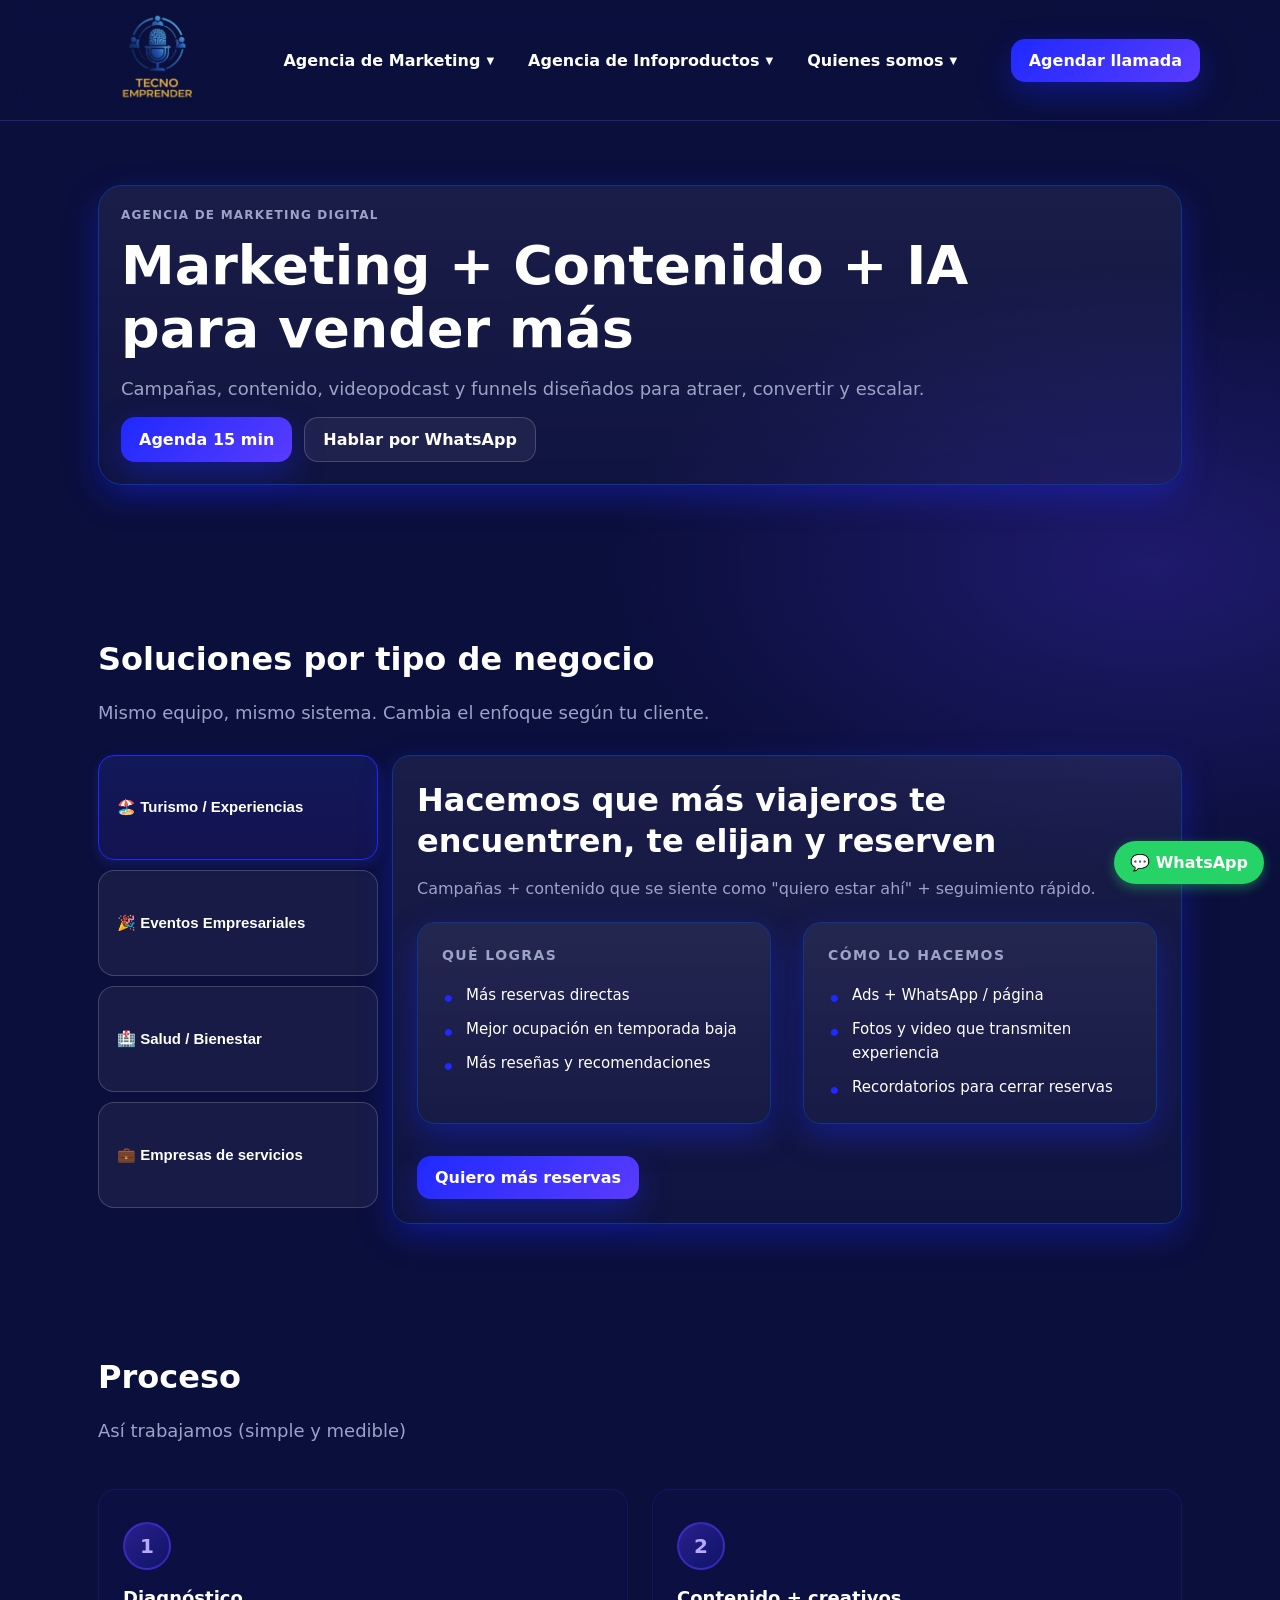
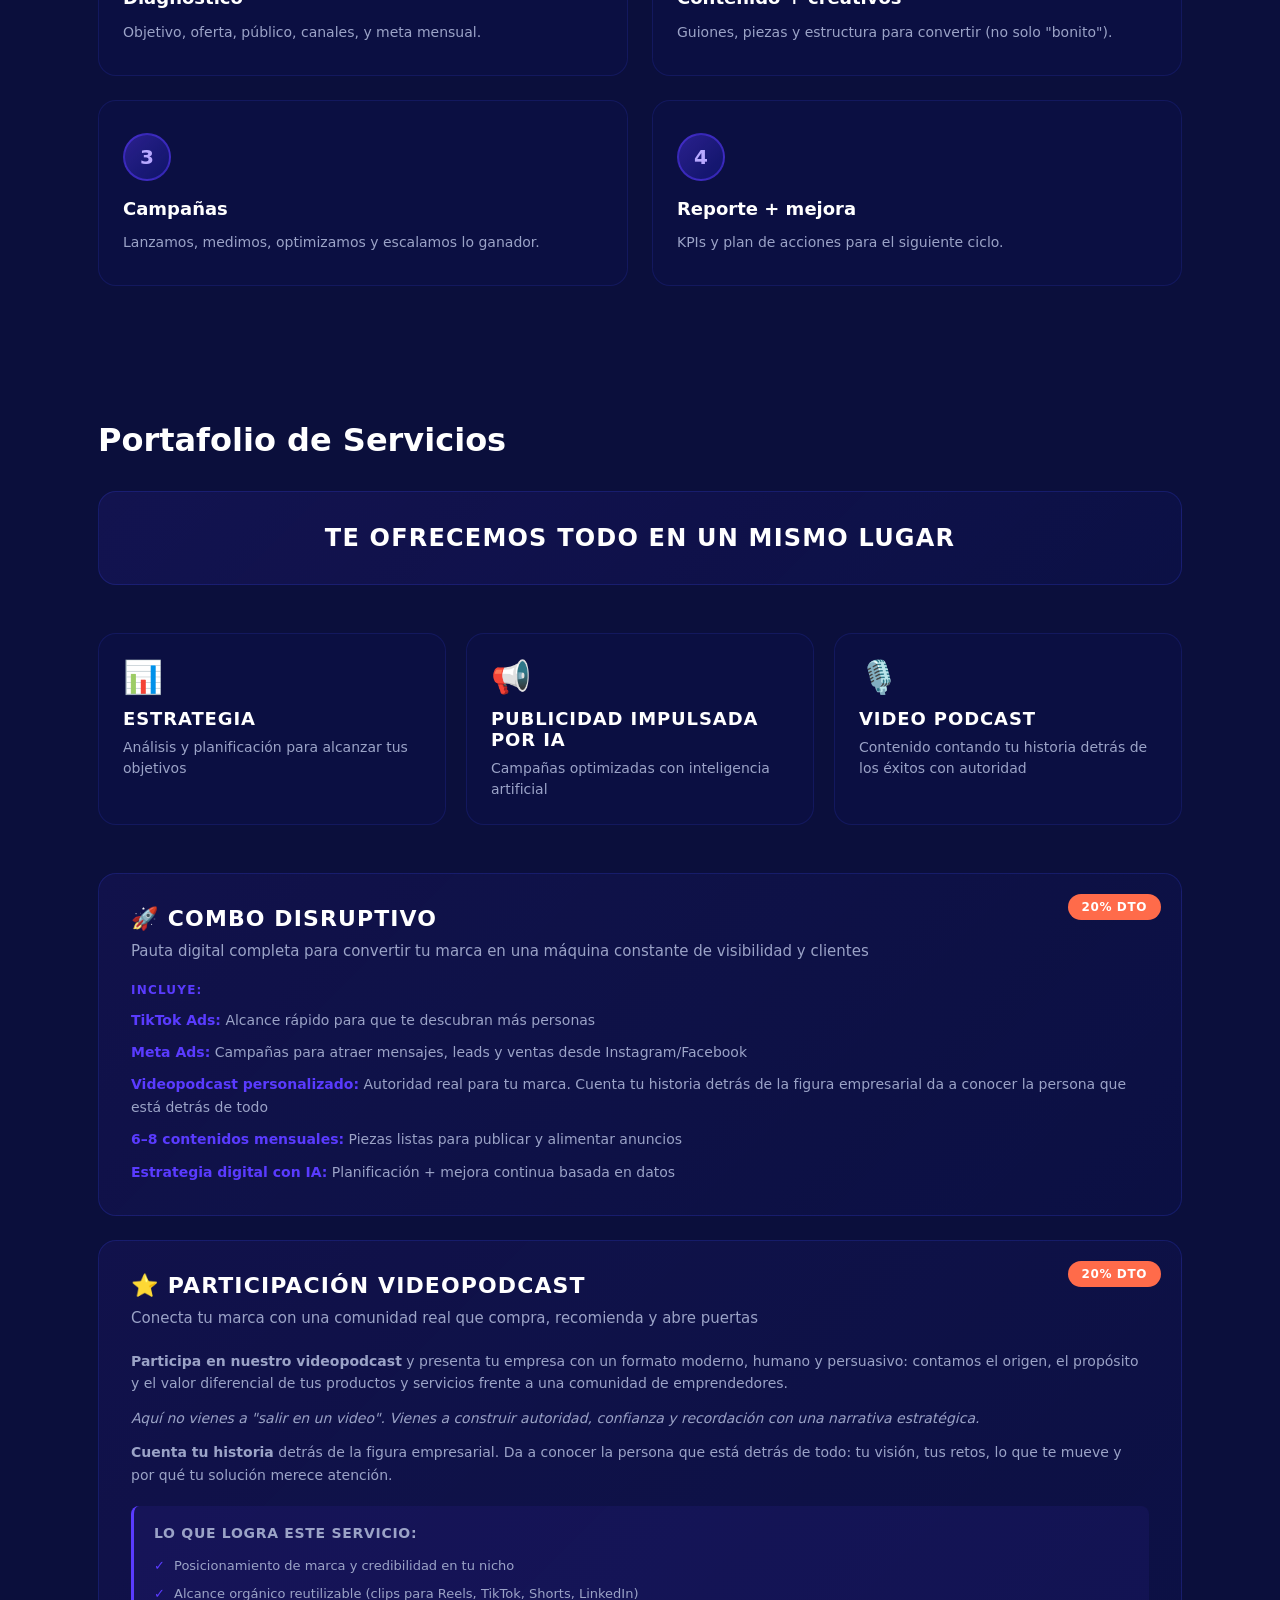
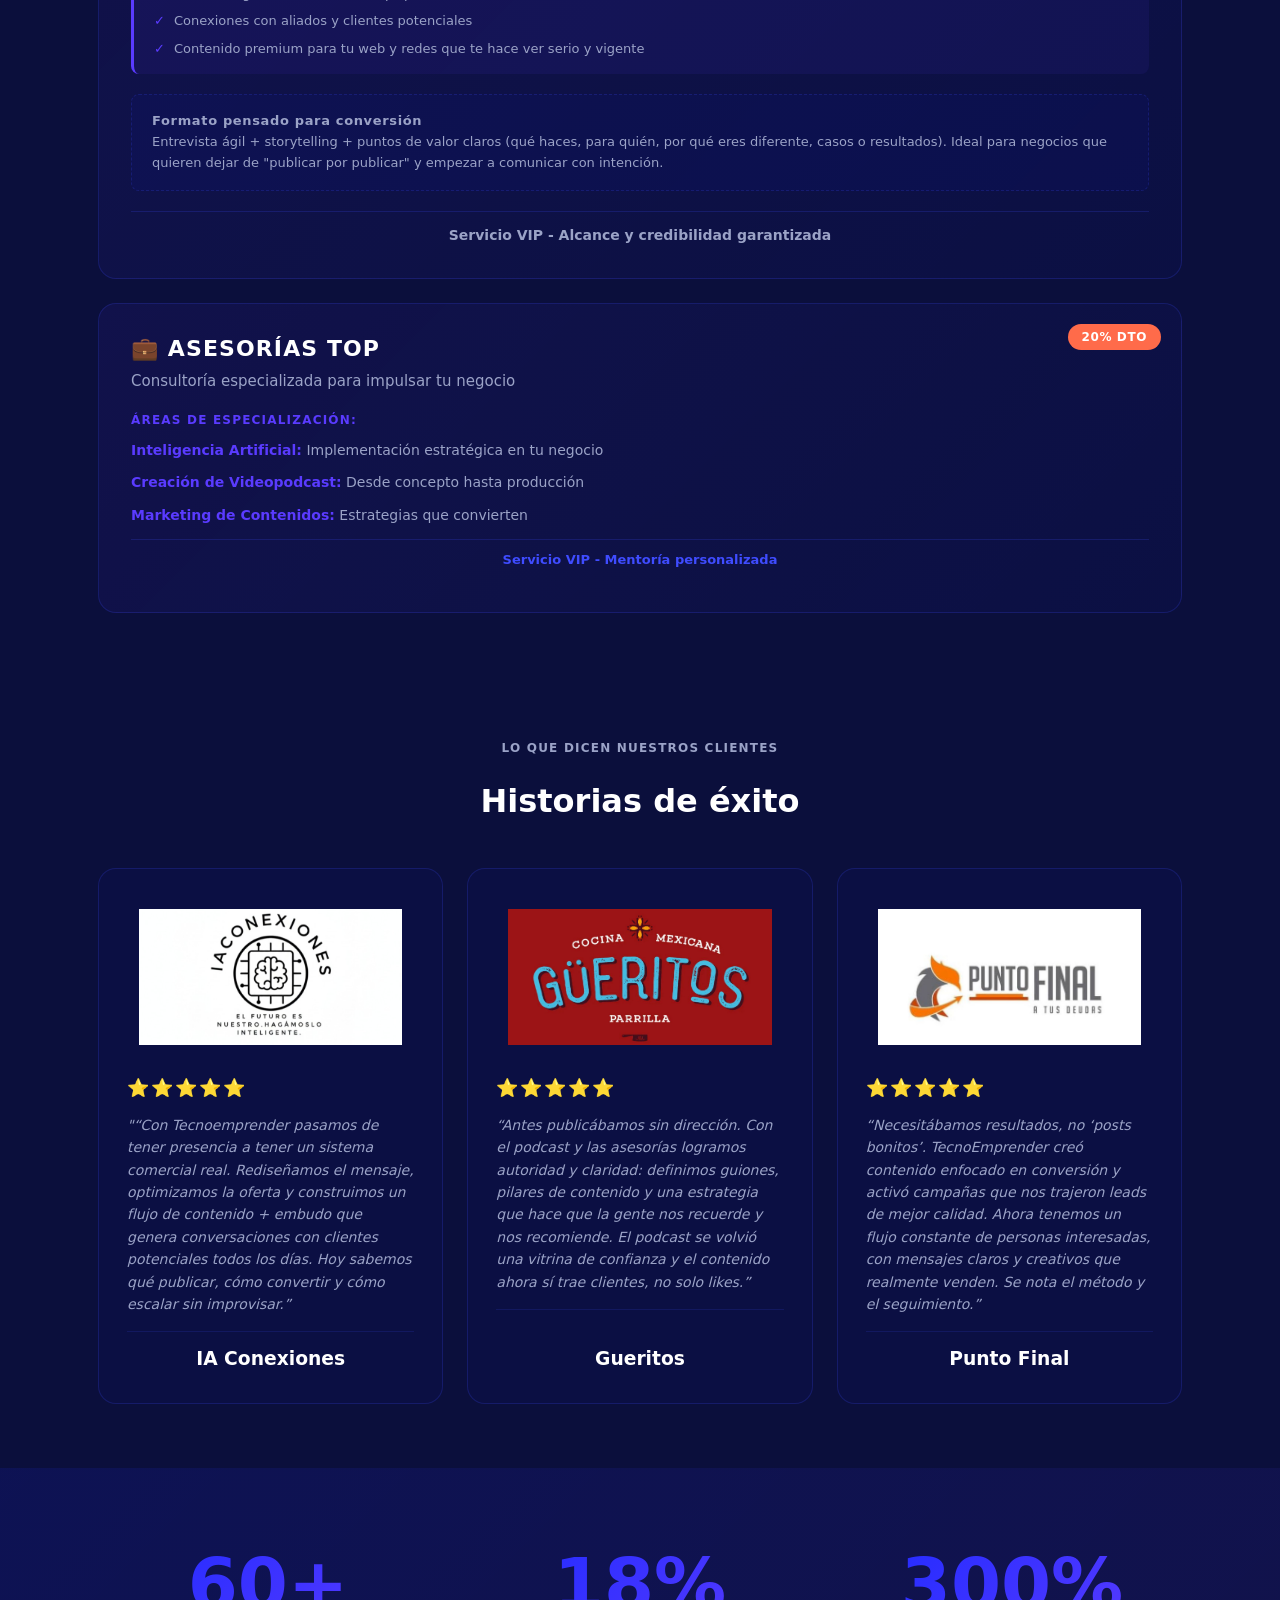
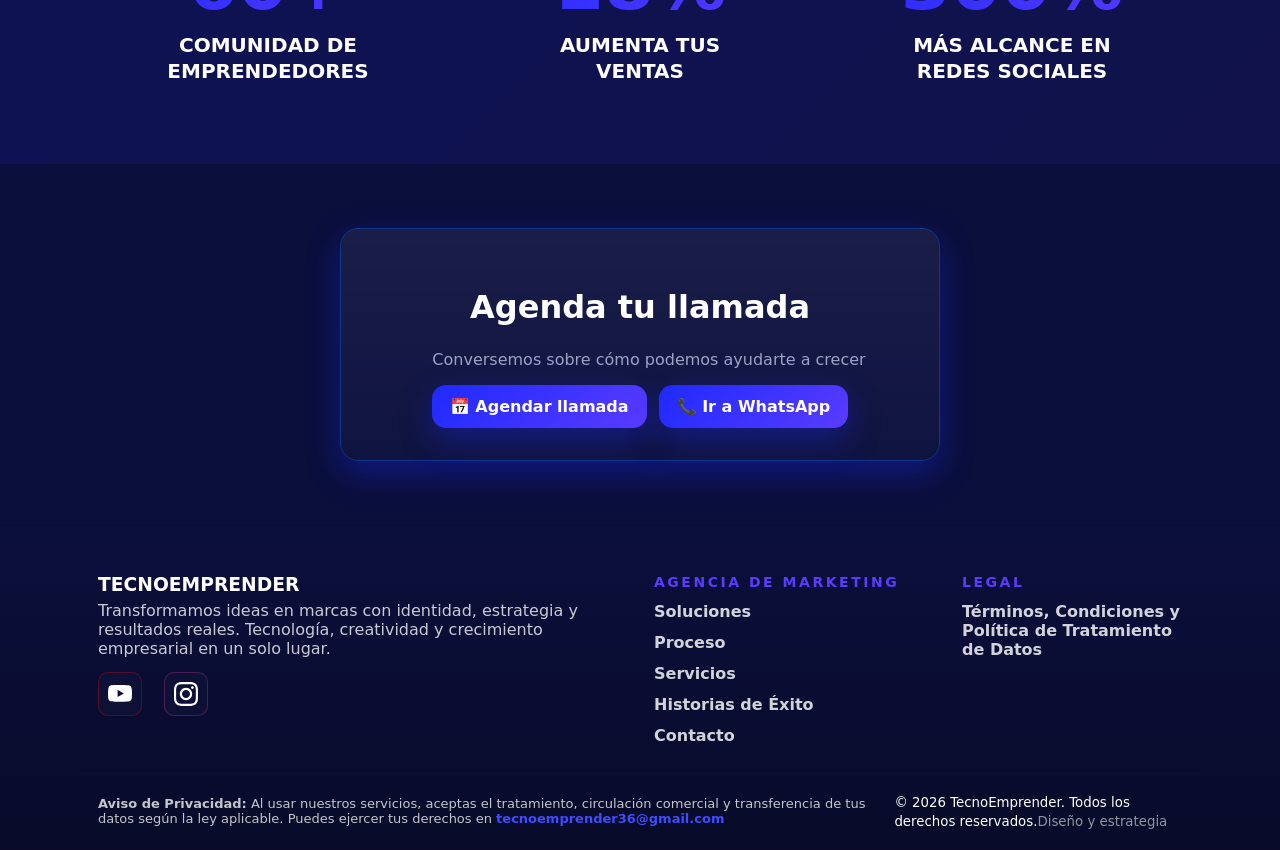
==== index.html @ df761818 "Pagina 1" ====
<!doctype html>
<html lang="es">

<head>
  <meta charset="utf-8">
  <meta name="viewport" content="width=device-width,initial-scale=1">
  <title>TecnoEmprender | Marketing, Contenido e IA</title>
  <meta name="description"
    content="Agencia de marketing digital especializada en estrategia, contenido, publicidad con IA y videopodcast.">
  <link rel="icon" type="image/png" href="img/logo_tecno_emprender-removebg-preview.png">
  <link rel="stylesheet" href="css/style.css">
</head>

<body>

  <!-- WHATSAPP -->
  <a class="wa" id="waFloat" href="#" target="_blank">💬 WhatsApp</a>

  <header>
    <div class="wrap nav">
      <div class="brand">
        <img class="logo" src="img/logo_tecno_emprender-removebg-preview.png" alt="Logo TecnoEmprender">
        <!--TecnoEmprender-->
      </div>

      <nav>
        <ul>
          <li class="dropdown">
            <a href="index.html" class="dropdown-toggle">Agencia de Marketing</a>
            <ul class="dropdown-menu">
              <li><a href="index.html#soluciones">Soluciones</a></li>
              <li><a href="index.html#proceso">Proceso</a></li>
              <li><a href="index.html#planes">Servicios</a></li>
              <li><a href="index.html#casos-exito">Historias de Éxito</a></li>
              <li><a href="index.html#contacto">Contacto</a></li>
            </ul>
          </li>
          <li class="dropdown">
            <a href="infopro.html" class="dropdown-toggle">Agencia de Infoproductos</a>
            <ul class="dropdown-menu">
              <li><a href="infopro.html#problema">Problema</a></li>
              <li><a href="infopro.html#solucion-servicio">Solucion - Servicio</a></li>
              <li><a href="infopro.html#lanzar-infoproducto">Como lo hacemos</a></li>
              <li><a href="infopro.html#resultados">¿Que logras?</a></li>
              <li><a href="infopro.html#testimonios">Historias de exito</a></li>
              <li><a href="infopro.html#contacto">Contacto</a></li>
            </ul>
          </li>
          <li class="dropdown">
            <a href="quienes-somos.html" class="dropdown-toggle">Quienes somos</a>
            <ul class="dropdown-menu">
              <li><a href="quienes-somos.html#mision">Misión y visión</a></li>
              <li><a href="quienes-somos.html#equipo">Nuestro equipo</a></li>
            </ul>
          </li>
        </ul>
      </nav>
      <div class="header-right">
        <a class="btn primary" href="https://calendly.com/agentetecnoemprender/15min">Agendar llamada</a>
      </div>
    </div>
  </header>

  <main>

    <!-- HERO -->
    <section class="hero">
      <div class="wrap hero-grid">
        <div class="card hero-card">
          <div class="hero-inner">
            <div class="hero-text-content">
              <div class="kicker">Agencia de marketing digital</div>
              <h1>Marketing + Contenido + IA<br>para vender más</h1>
              <p>Campañas, contenido, videopodcast y funnels diseñados para atraer, convertir y escalar.</p>
              <div class="hero-actions">
                <a class="btn primary" href="#contacto">Agenda 15 min</a>
                <a class="btn" id="ctaWhatsApp" data-wa href="#">Hablar por WhatsApp</a>
              </div>
            </div>
          </div>
        </div>
      </div>
    </section>

    <!-- SOLUCIONES -->
    <section class="section" id="soluciones">
      <div class="wrap">
        <h2>Soluciones por tipo de negocio </h2>
        <p style="color: var(--muted); margin-bottom: 32px; font-size: 18px;">Mismo equipo, mismo sistema. Cambia el
          enfoque según tu cliente.</p>
        <div class="tabs">
          <div class="tablist">
            <button class="tabbtn" aria-selected="true" aria-controls="t1">🏖️ Turismo / Experiencias</button>
            <button class="tabbtn" aria-selected="false" aria-controls="t2">🎉 Eventos Empresariales</button>
            <button class="tabbtn" aria-selected="false" aria-controls="t3">🏥 Salud / Bienestar</button>
            <button class="tabbtn" aria-selected="false" aria-controls="t4">💼 Empresas de servicios</button>
          </div>

          <div class="card">
            <div class="pad tabpanel-content">
              <div id="t1" class="tabpanel active">
                <h3>Hacemos que más viajeros te encuentren, te elijan y reserven</h3>
                <p style="color: var(--muted); margin: 16px 0 24px 0; font-size: 16px;">Campañas + contenido que se
                  siente como "quiero estar ahí" + seguimiento rápido.</p>
                <div class="two-col">
                  <div class="benefit-section-card">
                    <h4 class="benefit-section-title">QUÉ LOGRAS</h4>
                    <ul class="benefit-list">
                      <li>Más reservas directas</li>
                      <li>Mejor ocupación en temporada baja</li>
                      <li>Más reseñas y recomendaciones</li>
                    </ul>
                  </div>
                  <div class="benefit-section-card">
                    <h4 class="benefit-section-title">CÓMO LO HACEMOS</h4>
                    <ul class="benefit-list">
                      <li>Ads + WhatsApp / página</li>
                      <li>Fotos y video que transmiten experiencia</li>
                      <li>Recordatorios para cerrar reservas</li>
                    </ul>
                  </div>
                </div>
                <div style="margin-top: 32px;">
                  <a class="btn primary" href="#contacto">Quiero más reservas</a>
                </div>
              </div>
              <div id="t2" class="tabpanel">
                <h3>Llenamos tus eventos con el público ideal</h3>
                <p style="color: var(--muted); margin: 16px 0 24px 0; font-size: 16px;">Promoción estratégica que
                  conecta con tu audiencia y convierte asistencia en acción.</p>
                <div class="two-col">
                  <div class="benefit-section-card">
                    <h4 class="benefit-section-title">QUÉ LOGRAS</h4>
                    <ul class="benefit-list">
                      <li>Eventos con mayor asistencia</li>
                      <li>Público más comprometido y participativo</li>
                      <li>Mayor alcance y reconocimiento</li>
                    </ul>
                  </div>
                  <div class="benefit-section-card">
                    <h4 class="benefit-section-title">CÓMO LO HACEMOS</h4>
                    <ul class="benefit-list">
                      <li>Campañas segmentadas por interés</li>
                      <li>Contenido que genera expectativa</li>
                      <li>Seguimiento post-evento para fidelizar</li>
                    </ul>
                  </div>
                </div>
                <div style="margin-top: 32px;">
                  <a class="btn primary" href="#contacto">Quiero llenar mis eventos</a>
                </div>
              </div>
              <div id="t3" class="tabpanel">
                <h3>Generamos más citas y construimos confianza en tu práctica</h3>
                <p style="color: var(--muted); margin: 16px 0 24px 0; font-size: 16px;">Posiciona tu práctica médica con
                  contenido de valor que genera confianza y convierte consultas.</p>
                <div class="two-col">
                  <div class="benefit-section-card">
                    <h4 class="benefit-section-title">QUÉ LOGRAS</h4>
                    <ul class="benefit-list">
                      <li>Más citas y consultas programadas</li>
                      <li>Mayor confianza y credibilidad</li>
                      <li>Pacientes mejor informados</li>
                    </ul>
                  </div>
                  <div class="benefit-section-card">
                    <h4 class="benefit-section-title">CÓMO LO HACEMOS</h4>
                    <ul class="benefit-list">
                      <li>Contenido educativo y de valor</li>
                      <li>Testimonios y casos de éxito</li>
                      <li>Sistema de agendamiento integrado</li>
                    </ul>
                  </div>
                </div>
                <div style="margin-top: 32px;">
                  <a class="btn primary" href="#contacto">Quiero más citas</a>
                </div>
              </div>
              <div id="t4" class="tabpanel">
                <h3>Construimos autoridad y atraemos mejores clientes</h3>
                <p style="color: var(--muted); margin: 16px 0 24px 0; font-size: 16px;">Estrategia de contenido y
                  posicionamiento que te convierte en referente de tu sector.</p>
                <div class="two-col">
                  <div class="benefit-section-card">
                    <h4 class="benefit-section-title">QUÉ LOGRAS</h4>
                    <ul class="benefit-list">
                      <li>Mayor reconocimiento en tu sector</li>
                      <li>Más clientes y de mayor valor</li>
                      <li>Posicionamiento como experto</li>
                    </ul>
                  </div>
                  <div class="benefit-section-card">
                    <h4 class="benefit-section-title">CÓMO LO HACEMOS</h4>
                    <ul class="benefit-list">
                      <li>Contenido de autoridad y videopodcast</li>
                      <li>Estrategia de marca personal</li>
                      <li>Campañas dirigidas a tu nicho</li>
                    </ul>
                  </div>
                </div>
                <div style="margin-top: 32px;">
                  <a class="btn primary" href="#contacto">Quiero construir autoridad</a>
                </div>
              </div>
            </div>
          </div>
        </div>
      </div>
    </section>


    <!-- SECCIÓN PROCESO - Pasos del método de trabajo -->
    <section class="section sm" id="proceso">
      <div class="wrap">
        <h2>Proceso</h2>
        <p style="color: var(--muted); margin-bottom: 32px; font-size: 18px;">Así trabajamos (simple y medible)</p>
        <!-- Grid de pasos del proceso -->
        <div class="process-grid">
          <!-- Paso 1 -->
          <div class="process-card">
            <div class="process-number">1</div>
            <h3>Diagnóstico</h3>
            <p>Objetivo, oferta, público, canales, y meta mensual.</p>
          </div>
          <!-- Paso 2 -->
          <div class="process-card">
            <div class="process-number">2</div>
            <h3>Contenido + creativos</h3>
            <p>Guiones, piezas y estructura para convertir (no solo "bonito").</p>
          </div>
          <!-- Paso 3 -->
          <div class="process-card">
            <div class="process-number">3</div>
            <h3>Campañas</h3>
            <p>Lanzamos, medimos, optimizamos y escalamos lo ganador.</p>
          </div>
          <!-- Paso 4 -->
          <div class="process-card">
            <div class="process-number">4</div>
            <h3>Reporte + mejora</h3>
            <p>KPIs y plan de acciones para el siguiente ciclo.</p>
          </div>
        </div>
      </div>
    </section>

    <!-- SECCIÓN PORTAFOLIO - Servicios disponibles -->
    <section class="section" id="planes">
      <div class="wrap">
        <h2>Portafolio de Servicios</h2>
        
        <!-- Subtítulo destacado -->
        <div class="portfolio-intro">
          <p>Te ofrecemos todo en un mismo lugar</p>
        </div>

        <!-- Servicios principales -->
        <div class="services-grid">
          <div class="service-card">
            <div class="service-icon">📊</div>
            <h3>Estrategia</h3>
            <p>Análisis y planificación para alcanzar tus objetivos</p>
          </div>
          <div class="service-card">
            <div class="service-icon">📢</div>
            <h3>Publicidad impulsada por IA</h3>
            <p>Campañas optimizadas con inteligencia artificial</p>
          </div>
          <div class="service-card">
            <div class="service-icon">🎙️</div>
            <h3>Video Podcast</h3>
            <p>Contenido contando tu historia detrás de los éxitos con autoridad</p>
          </div>
        </div>

        <!-- Planes -->
        <div class="plans-grid" style="margin-top: 48px;">
          <!-- Plan 1 -->
          <div class="plan-card">
            <div class="plan-badge">20% DTO</div>
            <h3>🚀 Combo Disruptivo</h3>
            <p>Pauta digital completa para convertir tu marca en una máquina constante de visibilidad y clientes</p>
            <div class="plan-includes">
              <p class="includes-label">INCLUYE:</p>
              <ul>
                <li><span class="highlight">TikTok Ads:</span> Alcance rápido para que te descubran más personas</li>
                <li><span class="highlight">Meta Ads:</span> Campañas para atraer mensajes, leads y ventas desde Instagram/Facebook</li>
                <li><span class="highlight">Videopodcast personalizado:</span> Autoridad real para tu marca. Cuenta tu historia detrás de la figura empresarial da a conocer la persona que está detrás de todo</li>
                <li><span class="highlight">6–8 contenidos mensuales:</span> Piezas listas para publicar y alimentar anuncios</li>
                <li><span class="highlight">Estrategia digital con IA:</span> Planificación + mejora continua basada en datos</li>
              </ul>
            </div>
          </div>

          <!-- Plan 2 -->
          <div class="plan-card">
            <div class="plan-badge">20% DTO</div>
            <h3>⭐ Participación Videopodcast</h3>
            <p>Conecta tu marca con una comunidad real que compra, recomienda y abre puertas</p>
            <div class="plan-description">
              <p><strong>Participa en nuestro videopodcast</strong> y presenta tu empresa con un formato moderno, humano y persuasivo: contamos el origen, el propósito y el valor diferencial de tus productos y servicios frente a una comunidad de emprendedores.</p>
              
              <p><em>Aquí no vienes a "salir en un video". Vienes a construir autoridad, confianza y recordación con una narrativa estratégica.</em></p>
              
              <p><strong>Cuenta tu historia</strong> detrás de la figura empresarial. Da a conocer la persona que está detrás de todo: tu visión, tus retos, lo que te mueve y por qué tu solución merece atención.</p>
              
              <div class="podcast-benefits">
                <p class="podcast-title">Lo que logra este servicio:</p>
                <ul>
                  <li>Posicionamiento de marca y credibilidad en tu nicho</li>
                  <li>Alcance orgánico reutilizable (clips para Reels, TikTok, Shorts, LinkedIn)</li>
                  <li>Conexiones con aliados y clientes potenciales</li>
                  <li>Contenido premium para tu web y redes que te hace ver serio y vigente</li>
                </ul>
              </div>
              
              <div class="podcast-format">
                <p class="podcast-subtitle">Formato pensado para conversión</p>
                <p>Entrevista ágil + storytelling + puntos de valor claros (qué haces, para quién, por qué eres diferente, casos o resultados). Ideal para negocios que quieren dejar de "publicar por publicar" y empezar a comunicar con intención.</p>
              </div>
              
              <p class="plan-vip">Servicio VIP - Alcance y credibilidad garantizada</p>
            </div>
          </div>

          <!-- Plan 3 -->
          <div class="plan-card">
            <div class="plan-badge">20% DTO</div>
           
            <h3>💼 Asesorías TOP</h3>
            <p>Consultoría especializada para impulsar tu negocio</p>
            <div class="plan-includes">
              <p class="includes-label">ÁREAS DE ESPECIALIZACIÓN:</p>
              <ul>
                <li><span class="highlight">Inteligencia Artificial:</span> Implementación estratégica en tu negocio</li>
                <li><span class="highlight">Creación de Videopodcast:</span> Desde concepto hasta producción</li>
                <li><span class="highlight">Marketing de Contenidos:</span> Estrategias que convierten</li>
              </ul>
              <p class="plan-vip">Servicio VIP - Mentoría personalizada</p>
            </div>
          </div>
        </div>
      </div>
    </section>

    <!-- SECCIÓN CASOS DE ÉXITO - Testimonios de clientes -->
    <section class="section" id="casos-exito">
      <div class="wrap">
        <div class="kicker">LO QUE DICEN NUESTROS CLIENTES</div>
        <h2>Historias de éxito</h2>
        
        <!-- Grid de testimonios -->
        <div class="testimonials-grid">
          <!-- Testimonio 1 -->
          <div class="testimonial-card">
            <div class="testimonial-logo"><img src="img/iaconexion logo.jpeg" alt="Logo IAconexion" class="logo-img"></div>
            <div class="testimonial-stars">⭐⭐⭐⭐⭐</div>
            <p class="testimonial-text">"“Con Tecnoemprender pasamos de tener presencia a tener un sistema comercial real. Rediseñamos el mensaje, optimizamos la oferta y construimos un flujo de contenido + embudo que genera conversaciones con clientes potenciales todos los días. Hoy sabemos qué publicar, cómo convertir y cómo escalar sin improvisar.”</p>
            <div class="testimonial-author">
              <h3>
              <b>IA Conexiones</b>
              </h3>
            </div>
          </div>

          <!-- Testimonio 2 -->
          <div class="testimonial-card">
            <div class="testimonial-logo"><img src="img/gueritos logo.jpeg" alt="Logo Gueritos" class="logo-img" width="20px" height="20px"></div>
            <div class="testimonial-stars">⭐⭐⭐⭐⭐</div>
            <p class="testimonial-text">“Antes publicábamos sin dirección. Con el podcast y las asesorías logramos autoridad y claridad: definimos guiones, pilares de contenido y una estrategia que hace que la gente nos recuerde y nos recomiende. El podcast se volvió una vitrina de confianza y el contenido ahora sí trae clientes, no solo likes.”</p>
            <div class="testimonial-author">
              <h3>
                <b>Gueritos</b>
              </h3>
            </div>
          </div>

          <!-- Testimonio 3 -->
          <div class="testimonial-card">
            <div class="testimonial-logo"><img src="img/punto final logo.jpeg" alt="Logo Punto Final" class="logo-img"></div>
            <div class="testimonial-stars">⭐⭐⭐⭐⭐</div>
            <p class="testimonial-text">“Necesitábamos resultados, no ‘posts bonitos’. TecnoEmprender creó contenido enfocado en conversión y activó campañas que nos trajeron leads de mejor calidad. Ahora tenemos un flujo constante de personas interesadas, con mensajes claros y creativos que realmente venden. Se nota el método y el seguimiento.”</p>
            <div class="testimonial-author">
              <h3>
              <b>Punto Final</b>
              </h3> 
            </div>
          </div>
        </div>
      </div>
    </section>

    <!-- ESTADÍSTICAS -->
<section class="section" style="background:linear-gradient(135deg,rgba(30,42,255,.12),rgba(90,59,255,.08));padding:80px 0">
  <div class="wrap">
    <div class="grid" style="grid-template-columns:repeat(auto-fit,minmax(280px,1fr));gap:32px">
      
      <!-- Estadística 1 -->
      <div style="text-align:center">
        <div class="stat-number" data-target="100" style="font-size:clamp(48px,8vw,72px);font-weight:900;background:linear-gradient(135deg,var(--acc),var(--acc2));-webkit-background-clip:text;-webkit-text-fill-color:transparent;background-clip:text;margin-bottom:12px;line-height:1">
          0+
        </div>
        <div style="font-size:clamp(16px,2vw,20px);font-weight:800;color:var(--txt);line-height:1.3">
          COMUNIDAD DE<br>EMPRENDEDORES
        </div>
      </div>

      <!-- Estadística 2 -->
      <div style="text-align:center">
        <div class="stat-number" data-target="30" style="font-size:clamp(48px,8vw,72px);font-weight:900;background:linear-gradient(135deg,var(--acc),var(--acc2));-webkit-background-clip:text;-webkit-text-fill-color:transparent;background-clip:text;margin-bottom:12px;line-height:1">
          0%
        </div>
        <div style="font-size:clamp(16px,2vw,20px);font-weight:800;color:var(--txt);line-height:1.3">
          AUMENTA TUS<br>VENTAS
        </div>
      </div>

      <!-- Estadística 3 -->
      <div style="text-align:center">
        <div class="stat-number" data-target="500" style="font-size:clamp(48px,8vw,72px);font-weight:900;background:linear-gradient(135deg,var(--acc),var(--acc2));-webkit-background-clip:text;-webkit-text-fill-color:transparent;background-clip:text;margin-bottom:12px;line-height:1">
          0%
        </div>
        <div style="font-size:clamp(16px,2vw,20px);font-weight:800;color:var(--txt);line-height:1.3">
          MÁS ALCANCE EN<br>REDES SOCIALES
        </div>
      </div>

    </div>
  </div>
</section>

    <!-- SECCIÓN CONTACTO - Formulario o información de contacto -->
    <section class="section" id="contacto">
      <div class="wrap">
        <!-- Tarjeta centrada con información de contacto -->
        <div class="card" style="max-width:600px;margin:auto">
          <div class="pad" style="text-align:center;padding:32px">
            <h2>Agenda tu llamada</h2>
            <p class="ul">Conversemos sobre cómo podemos ayudarte a crecer</p>
            <!-- Botones de contacto -->
            <div style="display: flex; gap: 12px; justify-content: center; margin-top: 16px; flex-wrap: wrap;">
              <a class="btn primary" href="https://calendly.com/agentetecnoemprender/15min" target="_blank">📅 Agendar llamada</a>
              <a class="btn primary" data-wa href="#">📞 Ir a WhatsApp</a>
            </div>
          </div>
        </div>
      </div>
    </section>
  </main>

  <!-- ENLACE AL ARCHIVO JAVASCRIPT -->
  <!-- Contiene la lógica interactiva: WhatsApp y pestañas -->
  
  <footer class="site-footer">
    <div class="wrap footer-grid">
      <div class="footer-about">
        <h3>TECNOEMPRENDER</h3>
        <p>Transformamos ideas en marcas con identidad, estrategia y resultados reales. Tecnología, creatividad y crecimiento empresarial en un solo lugar.</p>
        <div class="footer-icons">
          <a href="https://youtube.com/@tecnoemprender22?si=ZlRRKIHuytXF64Gg" target="_blank" class="icon-square">
            <svg xmlns="http://www.w3.org/2000/svg" width="24" height="24" fill="currentColor" class="bi bi-youtube" viewBox="0 0 16 16">
              <path d="M8.051 1.999h.089c.822.003 4.987.033 6.11.335a2.01 2.01 0 0 1 1.415 1.42c.101.38.172.883.22 1.402l.01.104.022.26.008.104c.065.914.073 1.77.074 1.957v.075c-.001.194-.01 1.108-.082 2.06l-.008.105-.009.104c-.05.572-.124 1.14-.235 1.558a2.01 2.01 0 0 1-1.415 1.42c-1.16.312-5.569.334-6.18.335h-.142c-.309 0-1.587-.006-2.927-.052l-.17-.006-.087-.004-.171-.007-.171-.007c-1.11-.049-2.167-.128-2.654-.26a2.01 2.01 0 0 1-1.415-1.419c-.111-.417-.185-.986-.235-1.558L.09 9.82l-.008-.104A31 31 0 0 1 0 7.68v-.123c.002-.215.01-.958.064-1.778l.007-.103.003-.052.008-.104.022-.26.01-.104c.048-.519.119-1.023.22-1.402a2.01 2.01 0 0 1 1.415-1.42c.487-.13 1.544-.21 2.654-.26l.17-.007.172-.006.086-.003.171-.007A100 100 0 0 1 7.858 2zM6.4 5.209v4.818l4.157-2.408z"/>
            </svg>
          </a>
          <a href="https://www.instagram.com/tecnoemprender?igsh=bmRpamp3bXFiYXJ1" target="_blank" class="icon-square">
            <svg width="24px" height="24px" viewBox="0 0 24 24" role="img" xmlns="http://www.w3.org/2000/svg"><title>Instagram icon</title><path fill="currentColor" d="M12 0C8.74 0 8.333.015 7.053.072 5.775.132 4.905.333 4.14.63c-.789.306-1.459.717-2.126 1.384S.935 3.35.63 4.14C.333 4.905.131 5.775.072 7.053.012 8.333 0 8.74 0 12s.015 3.667.072 4.947c.06 1.277.261 2.148.558 2.913.306.788.717 1.459 1.384 2.126.667.666 1.336 1.079 2.126 1.384.766.296 1.636.499 2.913.558C8.333 23.988 8.74 24 12 24s3.667-.015 4.947-.072c1.277-.06 2.148-.262 2.913-.558.788-.306 1.459-.718 2.126-1.384.666-.667 1.079-1.335 1.384-2.126.296-.765.499-1.636.558-2.913.06-1.28.072-1.687.072-4.947s-.015-3.667-.072-4.947c-.06-1.277-.262-2.149-.558-2.913-.306-.789-.718-1.459-1.384-2.126C21.319 1.347 20.651.935 19.86.63c-.765-.297-1.636-.499-2.913-.558C15.667.012 15.26 0 12 0zm0 2.16c3.203 0 3.585.016 4.85.071 1.17.055 1.805.249 2.227.415.562.217.96.477 1.382.896.419.42.679.819.896 1.381.164.422.36 1.057.413 2.227.057 1.266.07 1.646.07 4.85s-.015 3.585-.074 4.85c-.061 1.17-.256 1.805-.421 2.227-.224.562-.479.96-.899 1.382-.419.419-.824.679-1.38.896-.42.164-1.065.36-2.235.413-1.274.057-1.649.07-4.859.07-3.211 0-3.586-.015-4.859-.074-1.171-.061-1.816-.256-2.236-.421-.569-.224-.96-.479-1.379-.899-.421-.419-.69-.824-.9-1.38-.165-.42-.359-1.065-.42-2.235-.045-1.26-.061-1.649-.061-4.844 0-3.196.016-3.586.061-4.861.061-1.17.255-1.814.42-2.234.21-.57.479-.96.9-1.381.419-.419.81-.689 1.379-.898.42-.166 1.051-.361 2.221-.421 1.275-.045 1.65-.06 4.859-.06l.045.03zm0 3.678c-3.405 0-6.162 2.76-6.162 6.162 0 3.405 2.76 6.162 6.162 6.162 3.405 0 6.162-2.76 6.162-6.162 0-3.405-2.76-6.162-6.162-6.162zM12 16c-2.21 0-4-1.79-4-4s1.79-4 4-4 4 1.79 4 4-1.79 4-4 4zm7.846-10.405c0 .795-.646 1.44-1.44 1.44-.795 0-1.44-.646-1.44-1.44 0-.794.646-1.439 1.44-1.439.793-.001 1.44.645 1.44 1.439z"/></svg>
          </a>
        </div>
      </div>

      <div class="footer-nav">
        <div class="footer-title">Agencia de Marketing</div>
        <ul>
          <li><a href="#soluciones">Soluciones</a></li>
          <li><a href="#proceso">Proceso</a></li>
          <li><a href="#planes">Servicios</a></li>
          <li><a href="#casos-exito">Historias de Éxito</a></li>
          <li><a href="#contacto">Contacto</a></li>
        </ul>
      </div>

      <div class="footer-legal">
        <div class="footer-title">Legal</div>
        <ul>
          <li><a href="terminos.html">Términos, Condiciones y Política de Tratamiento de Datos</a></li>
        </ul>
      </div>
    </div>

    <div class="wrap footer-bottom">
      <div class="footer-privacy"><strong>Aviso de Privacidad:</strong> Al usar nuestros servicios, aceptas el tratamiento, circulación comercial y transferencia de tus datos según la ley aplicable. Puedes ejercer tus derechos en <a href="mailto:tecnoemprender36@gmail.com">tecnoemprender36@gmail.com</a></div>
      <div class="footer-credit"><small>© 2026 TecnoEmprender. Todos los derechos reservados.</small><small class="muted">Diseño y estrategia</small></div>
    </div>
  </footer>

  <script src="js/tecnoemprender.js"></script>

</body>

</html>
---- css/style.css ----
/*
Archivo CSS para TecnoEmprender
Define los estilos visuales del sitio web de la agencia de marketing digital.

VARIABLES CSS (modificar en :root):
- --bg: Color de fondo principal
- --card: Color de fondo de tarjetas
- --txt: Color de texto principal
- --muted: Color de texto secundario
- --acc: Color de acento principal
- --acc-soft: Versión suave del acento
- --acc2: Segundo color de acento
- --acc2-soft: Versión suave del segundo acento
- --radius: Radio de bordes redondeados
- --shadow: Sombra principal
- --shadow2: Sombra de acento
- --max: Ancho máximo del contenido
*/

:root {
  /* PALETA DE COLORES */
  --bg: #0b0f3c;
  /* Fondo principal - Azul muy oscuro */
  --card: rgb(247, 26, 26);
  /* Fondo de tarjetas - Azul oscuro */
  --txt: #ffffff;
  /* Texto principal - Blanco */
  --muted: #9ba3c7;
  /* Texto secundario - Gris azulado */

  /* COLORES DE ACENTO */
  --acc: hsl(237, 100%, 56%);
  /* Azul brillante principal */
  --acc-soft: #3f4cff;
  /* Azul brillante suave */
  --acc2: #5a3bff;
  /* Púrpura brillante */
  --acc2-soft: #8b7bff;
  /* Púrpura brillante suave */

  /* MEDIDAS Y EFECTOS */
  --radius: 18px;
  /* Radio de bordes redondeados */
  --shadow: 0 20px 60px rgba(0, 0, 0, 0.45);
  /* Sombra oscura */
  --shadow2: 0 12px 32px rgba(30, 42, 255, 0.35);
  /* Sombra azul */
  --max: 1120px;
  /* Ancho máximo del contenido */
}

/* =========================
   BASE - Estilos fundamentales
========================= */
* {
  box-sizing: border-box;
}

html {
  scroll-behavior: smooth;
}

body {
  margin: 0;
  font-family:
    system-ui,
    -apple-system,
    Segoe UI,
    Roboto,
    Arial;
  background:
    radial-gradient(
      900px 500px at 20% -10%,
      rgba(30, 42, 255, 0.28),
      transparent 60%
    ),
    radial-gradient(
      900px 500px at 90% 10%,
      rgba(90, 59, 255, 0.25),
      transparent 60%
    ),
    var(--bg);
  color: var(--txt);
}

a {
  text-decoration: none;
  color: inherit;
}

.wrap {
  max-width: var(--max);
  margin: auto;
  padding: 0 18px;
}

.section {
  padding: 64px 0;
}

.section.sm {
  padding: 44px 0;
}

.grid {
  display: grid;
  gap: 14px;
}

/* =========================
   BOTONES
========================= */
.btn {
  display: inline-flex;
  align-items: center;
  justify-content: center;
  padding: 12px 18px;
  border-radius: 14px;
  border: 1px solid rgba(255, 255, 255, 0.18);
  background: rgba(255, 255, 255, 0.06);
  font-weight: 800;
  cursor: pointer;
  transition: all 0.3s ease;
}

.btn.primary {
  background: linear-gradient(135deg, var(--acc), var(--acc2));
  border: none;
  box-shadow: var(--shadow2);
}

.btn.primary:hover {
  background: linear-gradient(135deg, var(--acc-soft), var(--acc2-soft));
  transform: translateY(-1px) scale(1.02);
}

/* =========================
   CARDS
========================= */
.card {
  background: linear-gradient(
    180deg,
    rgba(255, 255, 255, 0.06),
    rgba(255, 255, 255, 0.02)
  );
  border: 1px solid rgb(13, 55, 139);
  border-radius: var(--radius);
  box-shadow: var(--shadow2);
}

.card .pad {
  padding: 18px;
}

/* =========================
   HEADER
========================= */
header {
  position: sticky;
  top: 0;
  z-index: 50;
  background: rgba(11, 15, 60, 0.8);
  backdrop-filter: blur(14px);
  border-bottom: 1px solid rgba(63, 76, 255, 0.35);
}

.nav {
  display: flex;
  justify-content: space-between;
  align-items: center;
  padding: 12px 0;
  gap: 20px;
}

.brand {
  font-size: 24px;
  font-weight: 900;
  background: linear-gradient(135deg, var(--acc), var(--acc2));
  -webkit-background-clip: text;
  -webkit-text-fill-color: transparent;
  background-clip: text;
}

.header-right {
  display: flex;
  align-items: center;
  gap: 16px;
}

.header-logo {
  width: 80px;
  height: auto;
  opacity: 0.9;
  transition: opacity 0.3s ease;
}

.header-logo:hover {
  opacity: 1;
}

nav ul {
  display: flex;
  gap: 14px;
  list-style: none;
  padding: 0;
  margin: 0;
  align-items: center;
}

nav > ul > li {
  position: relative;
}

nav a {
  padding: 8px 10px;
  border-radius: 12px;
  font-weight: 700;
  display: block;
}

nav a:hover {
  background: rgba(255, 255, 255, 0.08);
}

.img-inicio {
  flex-shrink: 0;
  width: 220px;
  height: 220px;
  border-radius: 20px;
  border: 2px solid rgba(63, 76, 255, 0.3);
  object-fit: cover;
  box-shadow: 0 12px 32px rgba(30, 42, 255, 0.3);
  background: rgba(255, 255, 255, 0.05);
  margin-right: 30px;
}

/* Dropdown Menu */
.dropdown {
  position: relative;
}

.dropdown-toggle {
  cursor: pointer;
  display: flex;
  align-items: center;
  gap: 6px;
}

.dropdown-toggle::after {
  content: "▼";
  font-size: 10px;
  transition: transform 0.3s ease;
}

.dropdown:hover .dropdown-toggle::after {
  transform: rotate(180deg);
}

.dropdown-menu {
  position: absolute;
  top: 100%;
  left: 0;
  margin-top: 8px;
  background: rgba(11, 15, 60, 0.95);
  backdrop-filter: blur(14px);
  border: 1px solid rgba(63, 76, 255, 0.35);
  border-radius: var(--radius);
  padding: 8px 0;
  min-width: 200px;
  box-shadow: var(--shadow);
  opacity: 0;
  visibility: hidden;
  transform: translateY(-10px);
  transition: all 0.3s ease;
  display: flex;
  flex-direction: column;
  gap: 0;
  z-index: 100;
}

.dropdown:hover .dropdown-menu {
  opacity: 1;
  visibility: visible;
  transform: translateY(0);
}

.dropdown-menu li {
  margin: 0;
}

.dropdown-menu a {
  padding: 12px 18px;
  border-radius: 0;
  display: block;
  transition: all 0.2s ease;
}

.dropdown-menu a:hover {
  background: rgba(63, 76, 255, 0.2);
  padding-left: 22px;
}

/* =========================
   HERO
========================= */
.hero {
  padding: 64px 0;
}

.hero-grid {
  display: grid;
  grid-template-columns: 1fr;
  gap: 16px;
}

.hero-card {
  border-radius: 24px;
}

.hero-inner {
  padding: 22px;
  display: flex;
  gap: 32px;
  align-items: center;
  position: relative;
}

.hero-text-content {
  flex: 1;
  min-width: 0;
}

.hero h1 {
  font-size: clamp(32px, 4.5vw, 54px);
  margin: 12px 0;
}

.hero p {
  color: var(--muted);
  font-size: 18px;
}

.hero-actions {
  display: flex;
  gap: 12px;
  flex-wrap: wrap;
  margin-top: 14px;
}

/* =========================
   TABS
========================= */
.tabs {
  display: grid;
  grid-template-columns: 280px 1fr;
  gap: 14px;
}

.tablist {
  display: grid;
  gap: 10px;
}

.tabbtn {
  padding: 16px 18px;
  border-radius: 16px;
  background: rgba(255, 255, 255, 0.05);
  border: 1px solid rgba(255, 255, 255, 0.18);
  font-weight: 800;
  cursor: pointer;
  transition: all 0.3s ease;
  text-align: left;
  color: var(--txt);
  font-size: 15px;
}

.tabbtn:hover {
  background: rgba(63, 76, 255, 0.2);
  border-color: rgba(63, 76, 255, 0.4);
}

.tabbtn[aria-selected="true"] {
  background: linear-gradient(
    180deg,
    rgba(63, 76, 255, 0.15),
    rgba(90, 59, 255, 0.1)
  );
  border-color: var(--acc);
  box-shadow: 0 4px 12px rgba(63, 76, 255, 0.2);
}

.tabpanel {
  display: none;
}

.tabpanel.active {
  display: block;
}

.tabpanel-content {
  padding: 32px !important;
}

.tabpanel-content h3 {
  font-size: clamp(24px, 3vw, 32px);
  margin-bottom: 8px;
  line-height: 1.3;
}

.tabpanel-content ul li::before {
  content: "•";
  position: absolute;
  left: 0;
  color: var(--acc);
  font-size: 20px;
  font-weight: bold;
}

.two-col {
  display: grid;
  grid-template-columns: 1fr 1fr;
  gap: 32px;
  margin-top: 8px;
}

/* =========================
   BENEFIT SECTION CARDS
========================= */
.benefit-section-card {
  background: linear-gradient(
    180deg,
    rgba(255, 255, 255, 0.06),
    rgba(255, 255, 255, 0.02)
  );
  border: 1px solid rgb(13, 55, 139);
  border-radius: var(--radius);
  padding: 24px;
  box-shadow: var(--shadow2);
  height: 100%;
  display: flex;
  flex-direction: column;
}

.benefit-section-title {
  font-size: 14px;
  letter-spacing: 0.1em;
  text-transform: uppercase;
  color: var(--muted);
  margin: 0 0 20px 0;
  font-weight: 800;
}

.benefit-list {
  list-style: none;
  padding: 0;
  margin: 0;
  flex: 1;
  display: flex;
  flex-direction: column;
  gap: 10px;
}

.benefit-list li {
  padding: 0;
  padding-left: 24px;
  font-size: 15px;
  font-weight: 500;
  color: var(--txt);
  position: relative;
  line-height: 1.6;
}

.benefit-list li::before {
  content: "•";
  position: absolute;
  left: 0;
  color: var(--muted);
  font-size: 18px;
  font-weight: bold;
}

@media (max-width: 768px) {
  .two-col {
    grid-template-columns: 1fr;
    gap: 24px;
  }
}

/* =========================
    FOOTER  
========================= */
/* FOOTER - diseño tipo imagen */
footer.site-footer {
  background: linear-gradient(
    180deg,
    rgba(11, 15, 60, 0.95),
    rgba(8, 10, 40, 0.95)
  );
  color: var(--txt);
  padding: 48px 0 20px;
  border-top: 1px solid rgba(63, 76, 255, 0.04);
}

.site-footer .footer-grid {
  display: grid;
  grid-template-columns: 1fr 280px 220px;
  gap: 28px;
  align-items: start;
}

.site-footer .footer-brand h3,
.site-footer .footer-title {
  color: var(--acc2);
  text-transform: uppercase;
  letter-spacing: 0.18em;
  margin: 0 0 12px 0;
  font-size: 14px;
  font-weight: 900;
}

.site-footer .footer-about p {
  color: rgba(255, 255, 255, 0.78);
  max-width: 520px;
  margin: 0 0 14px 0;
}

.footer-icons {
  display: flex;
  gap: 10px;
  margin-top: 10px;
}

.footer-icons .icon-square {
  width: 44px;
  height: 44px;
  border-radius: 10px;
  display: inline-flex;
  align-items: center;
  justify-content: center;
  background: rgba(255, 255, 255, 0.02);
  border: 1px solid rgba(63, 76, 255, 0.06);
  color: var(--txt);
  font-size: 18px;
  margin-right: 12px;
  transition: all 0.3s ease;
  text-decoration: none;
}

.footer-icons a:nth-child(1) {
  border-color: rgba(255, 0, 0, 0.3);
}

.footer-icons a:nth-child(1):hover {
  background: #ff0000;
  border-color: #ff0000;
  transform: translateY(-2px);
}

.footer-icons a:nth-child(2) {
  border-color: rgba(224, 57, 151, 0.3);
}

.footer-icons a:nth-child(2):hover {
  background: #e1306c;
  border-color: #e1306c;
  transform: translateY(-2px);
}

.footer-nav ul,
.footer-legal ul {
  list-style: none;
  padding: 0;
  margin: 0;
  display: flex;
  flex-direction: column;
  gap: 12px;
}

.footer-nav a,
.footer-legal a {
  color: rgba(255, 255, 255, 0.82);
  font-weight: 600;
}

.footer-legal .footer-title,
.footer-nav .footer-title {
  margin-bottom: 12px;
}

.site-footer .footer-bottom {
  border-top: 1px solid rgba(63, 76, 255, 0.03);
  margin-top: 28px;
  padding-top: 18px;
  display: flex;
  justify-content: space-between;
  gap: 12px;
  align-items: center;
}

.footer-privacy {
  color: rgba(255, 255, 255, 0.76);
  font-size: 13px;
}

.footer-privacy a {
  color: var(--acc-soft);
  font-weight: 700;
}

.footer-credit small.muted {
  color: rgba(255, 255, 255, 0.56);
}

@media (max-width: 900px) {
  .site-footer .footer-grid {
    grid-template-columns: 1fr;
  }
  .site-footer .footer-bottom {
    flex-direction: column;
    align-items: flex-start;
    gap: 12px;
  }
}

/* =========================
   OTROS
========================= */
.kicker {
  font-size: 12px;
  letter-spacing: 0.1em;
  text-transform: uppercase;
  color: var(--muted);
  font-weight: 800;
}

h2 {
  font-size: clamp(22px, 3vw, 32px);
  margin-bottom: 24px;
}

h3 {
  margin: 0 0 6px;
}

.ul {
  padding-left: 18px;
  color: var(--muted);
}

.ul li {
  margin: 6px 0;
}

/* =========================
   INFOPRO - Legibilidad
========================= */
.page-infopro p {
  color: rgba(255, 255, 255, 0.88);
}

.page-infopro .ul {
  color: rgba(255, 255, 255, 0.82);
}

.page-infopro .kicker {
  color: rgba(255, 255, 255, 0.72);
}

/* =========================
   WHATSAPP
========================= */
.wa {
  position: fixed;
  right: 16px;
  bottom: 16px;
  padding: 12px 16px;
  border-radius: 999px;
  background: #25d366;
  color: #fff;
  font-weight: 900;
  box-shadow: 0 4px 12px rgba(37, 211, 102, 0.4);
  transition: all 0.3s ease;
}

.wa:hover {
  transform: scale(1.05);
  box-shadow: 0 6px 16px rgba(37, 211, 102, 0.6);
}

.logo {
  width: 150px;
  height: auto;
}

/* =========================
   RESPONSIVE
========================= */
@media (max-width: 900px) {
  .hero-grid,
  .tabs,
  .two-col {
    grid-template-columns: 1fr;
  }

  .hero-inner {
    flex-direction: column;
    gap: 24px;
  }

  .img-inicio {
    width: 100%;
    max-width: 300px;
    height: auto;
    aspect-ratio: 1;
  }

  nav ul {
    display: none;
  }

  .header-right {
    gap: 8px;
  }

  .header-logo {
    width: 60px;
  }
}

/* PROCESS SECTION STYLES */
.process-grid {
  display: grid;
  grid-template-columns: repeat(2, 1fr);
  gap: 24px;
  margin-top: 48px;
}

.process-card {
  position: relative;
  border: 1px solid rgba(63, 76, 255, 0.15);
  border-radius: 18px;
  padding: 32px 24px;
  background: rgba(30, 42, 255, 0.03);
  transition: all 0.3s ease;
}

.process-card:hover {
  border-color: rgba(63, 76, 255, 0.3);
  background: rgba(30, 42, 255, 0.06);
  transform: translateY(-4px);
}

.process-number {
  display: flex;
  align-items: center;
  justify-content: center;
  width: 48px;
  height: 48px;
  border-radius: 50%;
  background: linear-gradient(
    135deg,
    rgba(90, 59, 255, 0.4),
    rgba(30, 42, 255, 0.2)
  );
  border: 2px solid rgba(90, 59, 255, 0.5);
  color: #b8a8ff;
  font-size: 20px;
  font-weight: 700;
  margin-bottom: 16px;
}

.process-card h3 {
  color: var(--txt);
  font-size: 18px;
  font-weight: 700;
  margin: 0 0 12px 0;
  line-height: 1.3;
}

.process-card p {
  color: var(--muted);
  font-size: 14px;
  margin: 0;
  line-height: 1.5;
}

@media (max-width: 900px) {
  .process-grid {
    grid-template-columns: 1fr;
    gap: 20px;
  }
}

.footer-content {
  flex-direction: column;
  text-align: center;
}

footer aside {
  min-width: auto;
}

.footer-social {
  justify-content: center;
}

.tabpanel-content {
  padding: 24px !important;
}

.tablist {
  margin-bottom: 16px;
}

/* PORTFOLIO SECTION STYLES */
.portfolio-intro {
  background: linear-gradient(
    135deg,
    rgba(90, 59, 255, 0.1),
    rgba(30, 42, 255, 0.05)
  );
  border: 1px solid rgba(63, 76, 255, 0.2);
  border-radius: 18px;
  padding: 32px;
  text-align: center;
  margin: 32px 0 48px;
}

.portfolio-intro p {
  font-size: 24px;
  font-weight: 700;
  color: var(--txt);
  margin: 0;
  text-transform: uppercase;
  letter-spacing: 0.05em;
}

/* Services Grid */
.services-grid {
  display: grid;
  grid-template-columns: repeat(auto-fit, minmax(300px, 1fr));
  gap: 20px;
  margin-bottom: 48px;
}

.service-card {
  border: 1px solid rgba(63, 76, 255, 0.15);
  border-radius: 18px;
  padding: 24px;
  background: rgba(30, 42, 255, 0.03);
  transition: all 0.3s ease;
}

.service-card:hover {
  border-color: rgba(63, 76, 255, 0.3);
  background: rgba(30, 42, 255, 0.06);
  transform: translateY(-4px);
}

.service-icon {
  font-size: 32px;
  margin-bottom: 12px;
}

.service-card h3 {
  color: var(--txt);
  font-size: 18px;
  font-weight: 700;
  margin: 0 0 8px 0;
  text-transform: uppercase;
  letter-spacing: 0.05em;
}

.service-card p {
  color: var(--muted);
  font-size: 14px;
  margin: 0;
  line-height: 1.5;
}

/* Plans Grid */
.plans-grid {
  display: grid;
  grid-template-columns: 1fr;
  gap: 24px;
}

.plan-card {
  position: relative;
  border: 1px solid rgba(63, 76, 255, 0.2);
  border-radius: 18px;
  padding: 32px;
  background: linear-gradient(
    135deg,
    rgba(90, 59, 255, 0.08),
    rgba(30, 42, 255, 0.04)
  );
  transition: all 0.3s ease;
}

.plan-card:hover {
  border-color: rgba(63, 76, 255, 0.35);
  background: linear-gradient(
    135deg,
    rgba(90, 59, 255, 0.12),
    rgba(30, 42, 255, 0.06)
  );
  transform: translateY(-4px);
}

.plan-badge {
  position: absolute;
  top: 20px;
  right: 20px;
  background: #ff6b4a;
  color: white;
  padding: 6px 14px;
  border-radius: 20px;
  font-size: 12px;
  font-weight: 800;
  letter-spacing: 0.05em;
}

.plan-icon {
  font-size: 28px;
  margin-bottom: 12px;
}

.plan-card h3 {
  color: var(--txt);
  font-size: 22px;
  font-weight: 700;
  margin: 0 0 8px 0;
  text-transform: uppercase;
  letter-spacing: 0.05em;
  padding-right: 80px;
}

.plan-card > p {
  color: var(--muted);
  font-size: 15px;
  margin: 0 0 20px 0;
  line-height: 1.6;
}

.plan-includes {
  margin-top: 16px;
}

.includes-label {
  color: var(--acc2);
  font-size: 12px;
  font-weight: 800;
  letter-spacing: 0.1em;
  text-transform: uppercase;
  margin: 0 0 12px 0;
}

.plan-includes ul {
  list-style: none;
  padding: 0;
  margin: 0;
  display: flex;
  flex-direction: column;
  gap: 10px;
}

.plan-includes li {
  color: var(--muted);
  font-size: 14px;
  line-height: 1.6;
}

.plan-includes .highlight {
  color: var(--acc2);
  font-weight: 700;
}

.plan-description {
  margin-top: 16px;
}

.plan-description p {
  color: var(--muted);
  font-size: 14px;
  line-height: 1.6;
  margin: 0 0 12px 0;
}

.plan-description p:last-child {
  margin-bottom: 0;
}

.plan-vip {
  color: var(--acc-soft);
  font-weight: 700;
  font-size: 13px;
  text-align: center;
  padding-top: 12px;
  border-top: 1px solid rgba(63, 76, 255, 0.2);
}

@media (max-width: 900px) {
  .services-grid {
    grid-template-columns: 1fr;
  }

  .plan-card h3 {
    padding-right: 0;
  }

  .portfolio-intro {
    padding: 24px;
  }

  .portfolio-intro p {
    font-size: 20px;
  }
}

/* Podcast Benefits & Format Styles */
.podcast-benefits {
  background: rgba(90, 59, 255, 0.08);
  border-left: 3px solid var(--acc2);
  padding: 16px 20px;
  border-radius: 8px;
  margin: 20px 0;
}

.podcast-title {
  color: var(--acc2);
  font-weight: 800;
  font-size: 13px;
  letter-spacing: 0.05em;
  text-transform: uppercase;
  margin: 0 0 12px 0;
}

.podcast-benefits ul {
  list-style: none;
  padding: 0;
  margin: 0;
  display: flex;
  flex-direction: column;
  gap: 8px;
}

.podcast-benefits li {
  color: var(--muted);
  font-size: 13px;
  line-height: 1.5;
  padding-left: 20px;
  position: relative;
}

.podcast-benefits li::before {
  content: "✓";
  position: absolute;
  left: 0;
  color: var(--acc2);
  font-weight: 700;
}

.podcast-format {
  background: rgba(30, 42, 255, 0.05);
  border: 1px dashed rgba(63, 76, 255, 0.2);
  padding: 16px 20px;
  border-radius: 8px;
  margin: 20px 0;
}

.podcast-subtitle {
  color: var(--acc2);
  font-weight: 700;
  font-size: 13px;
  letter-spacing: 0.05em;
  margin: 0 0 8px 0;
}

.podcast-format p {
  color: var(--muted);
  font-size: 13px;
  line-height: 1.6;
  margin: 0;
}

/* TESTIMONIALS SECTION STYLES */
#casos-exito .kicker,
#casos-exito h2 {
  text-align: center;
}

.testimonials-grid {
  display: grid;
  grid-template-columns: repeat(auto-fit, minmax(320px, 1fr));
  gap: 24px;
  margin-top: 48px;
}

.testimonial-card {
  border: 1px solid rgba(63, 76, 255, 0.2);
  border-radius: 18px;
  padding: 28px;
  background: rgba(30, 42, 255, 0.04);
  transition: all 0.3s ease;
  display: flex;
  flex-direction: column;
  height: 100%;
}

.testimonial-card:hover {
  border-color: rgba(63, 76, 255, 0.35);
  background: rgba(30, 42, 255, 0.08);
  transform: translateY(-4px);
}

.testimonial-logo {
  color: var(--bg);
  width: 100%;
  height: 160px;
  border-radius: 12px;
  display: flex;
  align-items: center;
  justify-content: center;
  font-weight: 800;
  font-size: 13px;
  margin-bottom: 20px;
  flex-shrink: 0;
  overflow: hidden;
  padding: 12px;
}

.logo-img {
  width: 100%;
  height: 100%;
  object-fit: cover;
  object-position: center;
}

.testimonial-stars {
  font-size: 18px;
  margin-bottom: 16px;
  letter-spacing: 2px;
}

.testimonial-text {
  color: var(--muted);
  font-size: 14px;
  font-style: italic;
  line-height: 1.6;
  margin: 0 0 auto 0;
  padding-bottom: 16px;
  border-bottom: 1px solid rgba(63, 76, 255, 0.15);
}

.testimonial-author {
  padding-top: 16px;
  text-align: center;
}

.testimonial-author h4 {
  color: var(--txt);
  font-size: 15px;
  font-weight: 700;
  margin: 0 0 4px 0;
}

.testimonial-author p {
  color: var(--muted);
  font-size: 13px;
  margin: 0;
}

@media (max-width: 900px) {
  .testimonials-grid {
    grid-template-columns: 1fr;
  }
}
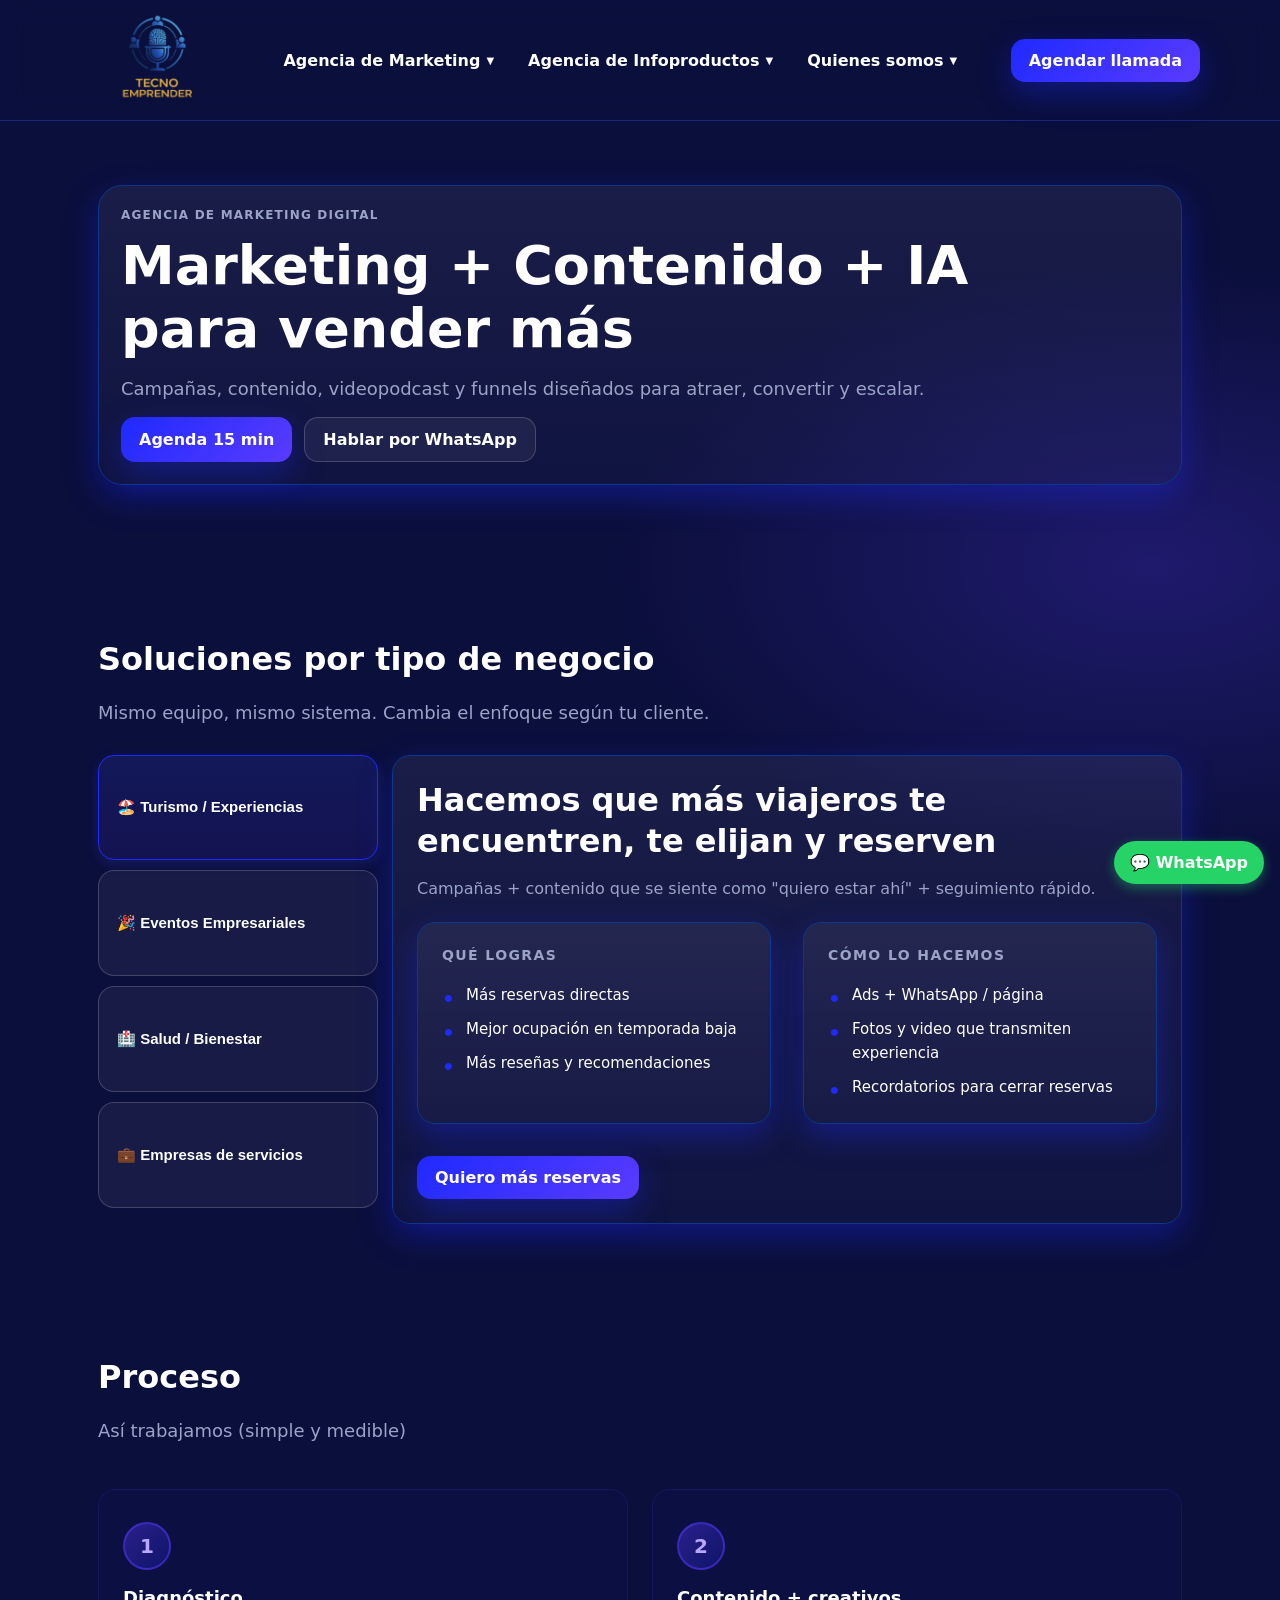
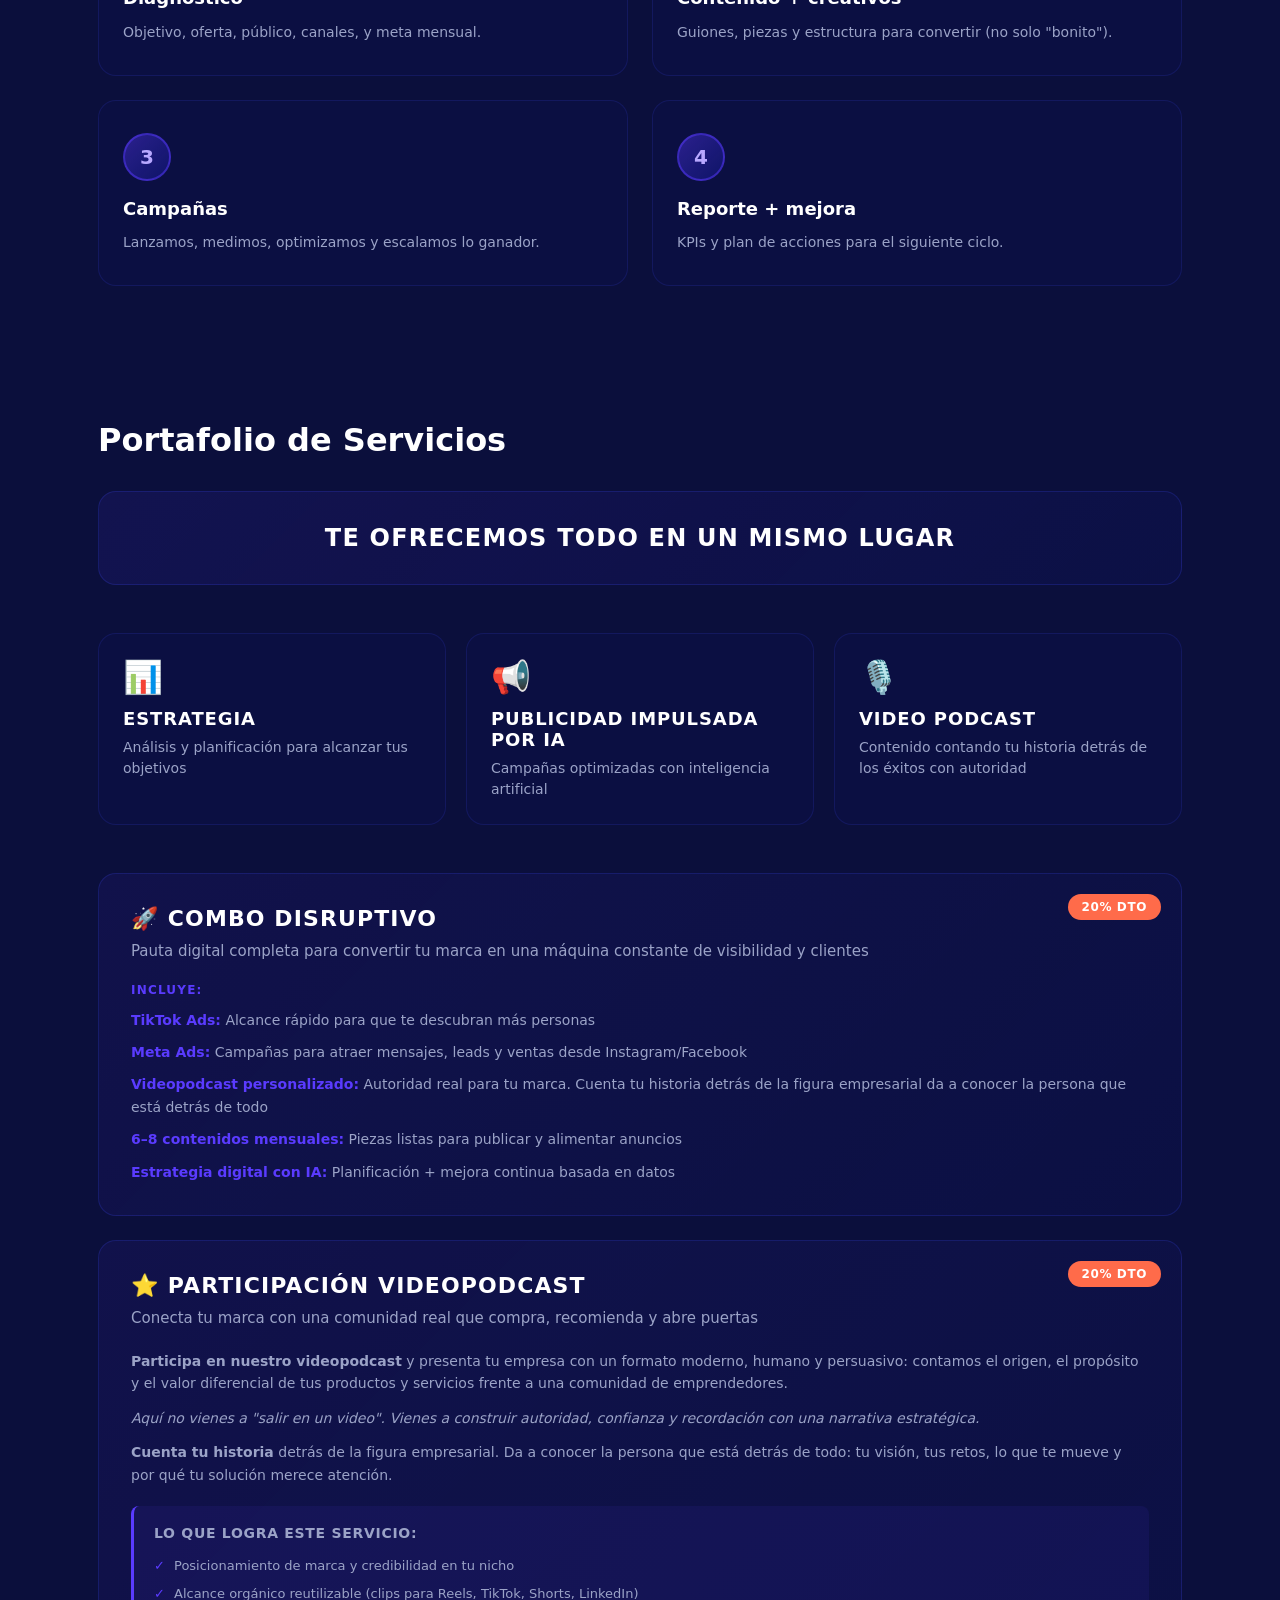
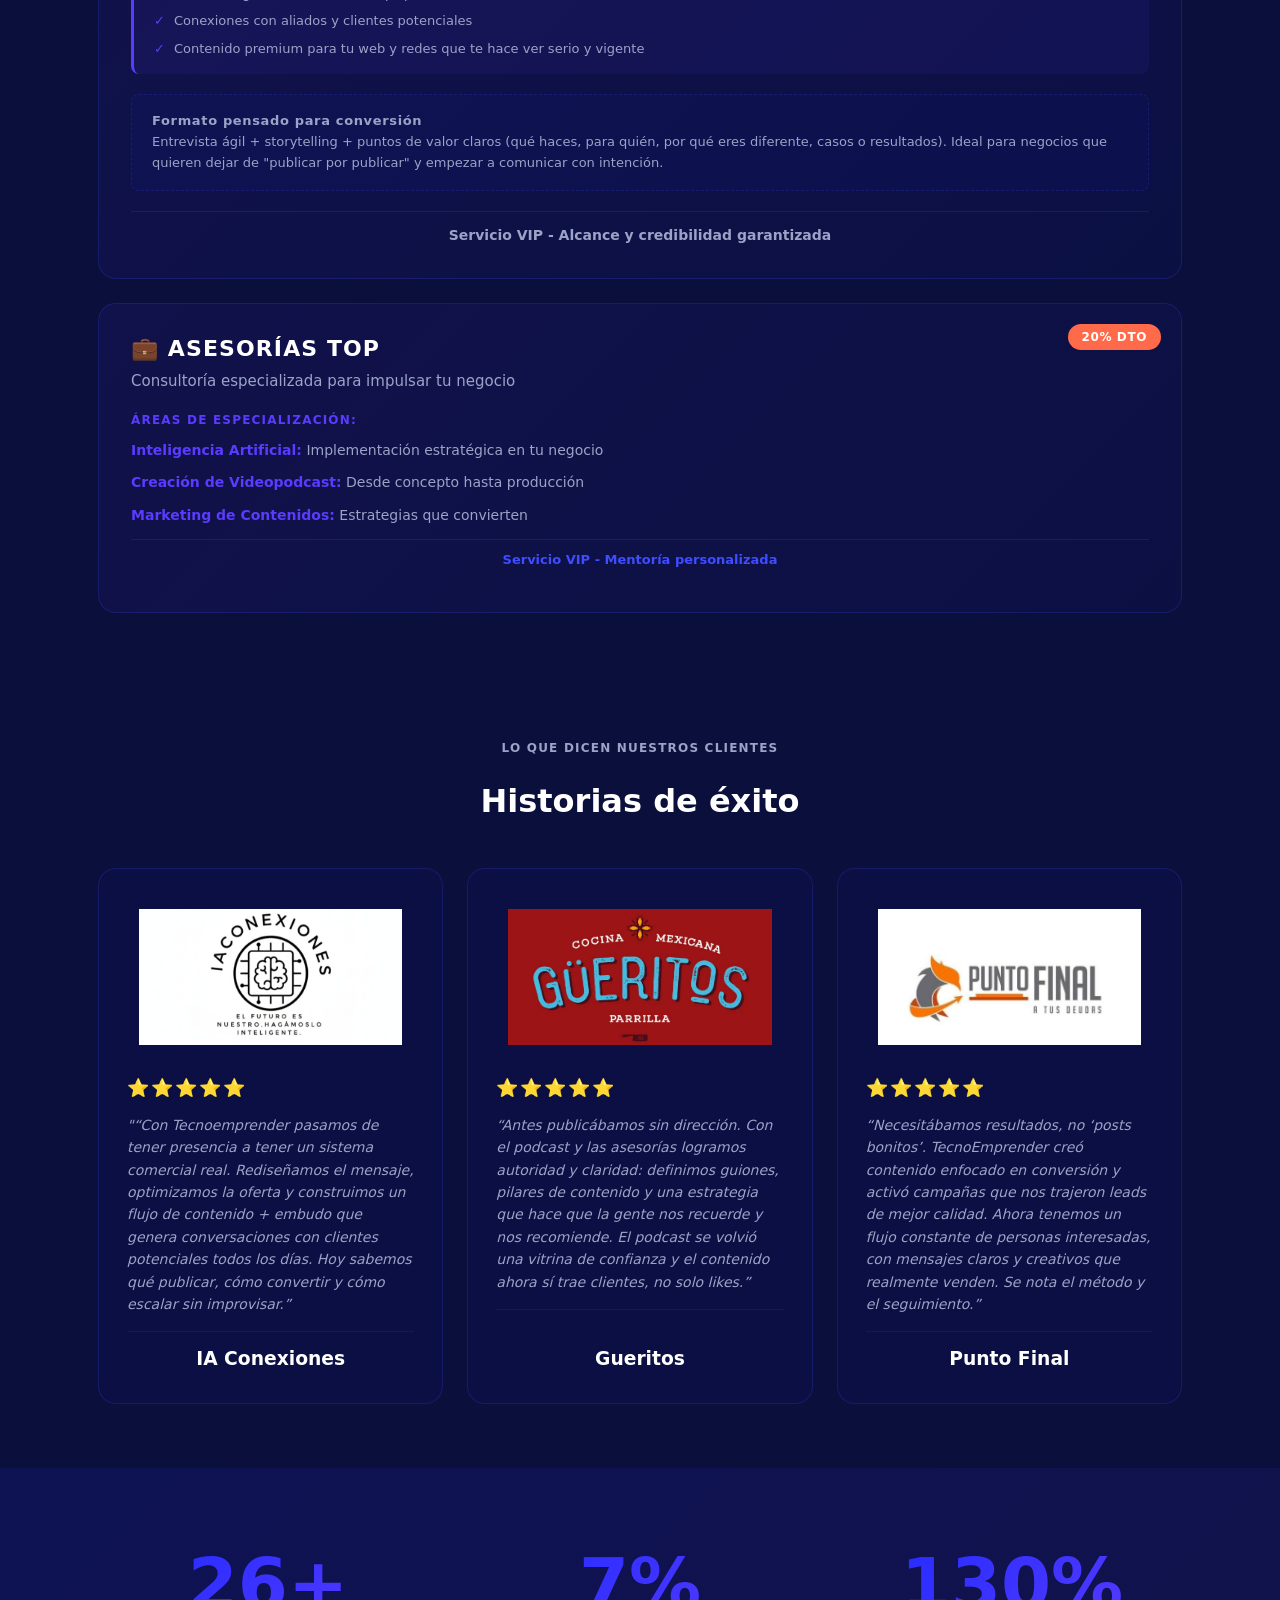
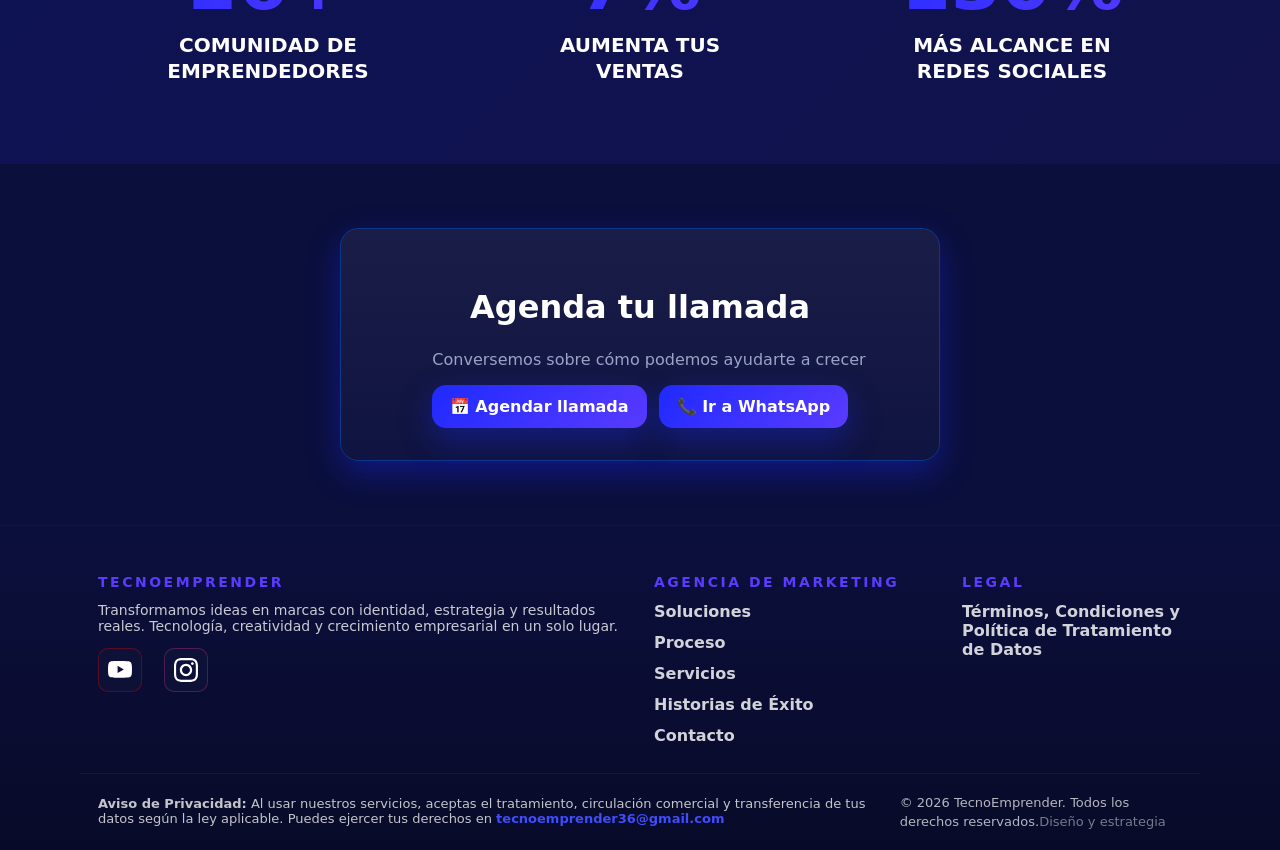
==== commit baf901a0: "Add files via upload" ====
--- a/index.html
+++ b/index.html
@@ -12,6 +12,64 @@
 </head>
 
 <body>
+<!-- =============================================
+PEGAR JUSTO DESPUÉS DE <body> en index.html
+============================================= -->
+
+<!-- Overlay -->
+<div class="nav-overlay" id="navOverlay"></div>
+
+<!-- Panel menú mobile -->
+<nav class="mobile-nav" id="mobileNav">
+  <div class="mobile-nav-header">
+    <img class="mobile-nav-logo" src="img/logo_tecno_emprender-removebg-preview.png" alt="TecnoEmprender">
+    <button class="mobile-nav-close" id="mobileNavClose">✕</button>
+  </div>
+
+  <ul class="mobile-nav-list">
+
+    <li class="mobile-nav-section">
+      <span class="mobile-nav-section-title">Agencia de Marketing</span>
+      <ul class="mobile-nav-section-links">
+        <li><a href="index.html#soluciones">Soluciones</a></li>
+        <li><a href="index.html#proceso">Proceso</a></li>
+        <li><a href="index.html#planes">Servicios</a></li>
+        <li><a href="index.html#casos-exito">Historias de Éxito</a></li>
+        <li><a href="index.html#contacto">Contacto</a></li>
+      </ul>
+    </li>
+
+    <li><div class="mobile-nav-divider"></div></li>
+
+    <li class="mobile-nav-section">
+      <span class="mobile-nav-section-title">Agencia de Infoproductos</span>
+      <ul class="mobile-nav-section-links">
+        <li><a href="infopro.html#problema">Problema</a></li>
+        <li><a href="infopro.html#solucion-servicio">Solución - Servicio</a></li>
+        <li><a href="infopro.html#lanzar-infoproducto">Cómo lo hacemos</a></li>
+        <li><a href="infopro.html#resultados">¿Qué logras?</a></li>
+        <li><a href="infopro.html#testimonios">Historias de Éxito</a></li>
+        <li><a href="infopro.html#contacto">Contacto</a></li>
+      </ul>
+    </li>
+
+    <li><div class="mobile-nav-divider"></div></li>
+
+    <li class="mobile-nav-section">
+      <span class="mobile-nav-section-title">Quiénes Somos</span>
+      <ul class="mobile-nav-section-links">
+        <li><a href="quienes-somos.html#mision">Misión y Visión</a></li>
+        <li><a href="quienes-somos.html#equipo">Nuestro Equipo</a></li>
+      </ul>
+    </li>
+
+  </ul>
+
+  <div class="mobile-nav-footer">
+    <a class="btn primary" href="https://calendly.com/agentetecnoemprender/15min" target="_blank">📅 Agendar llamada</a>
+    <a class="btn" data-wa href="#">💬 Hablar por WhatsApp</a>
+  </div>
+</nav>
 
   <!-- WHATSAPP -->
   <a class="wa" id="waFloat" href="#" target="_blank">💬 WhatsApp</a>
--- a/css/style.css
+++ b/css/style.css
@@ -680,6 +680,7 @@
   font-weight: 900;
   box-shadow: 0 4px 12px rgba(37, 211, 102, 0.4);
   transition: all 0.3s ease;
+  z-index: 3000;
 }
 
 .wa:hover {
@@ -724,6 +725,19 @@
 
   .header-logo {
     width: 60px;
+  }
+
+  /* Margen para la insignia de descuento en mobile */
+  .plan-badge {
+    position: static;
+    display: inline-block;
+    margin-bottom: 16px;
+    margin-top: 0;
+    right: auto;
+    top: auto;
+  }
+  .plan-card h3 {
+    padding-right: 0;
   }
 }
 
@@ -1176,3 +1190,321 @@
     grid-template-columns: 1fr;
   }
 }
+
+/* ========================================
+   BURGER MENU - PEGAR AL FINAL DE style.css
+   (Reemplaza cualquier bloque anterior del menú)
+======================================== */
+
+/* Botón hamburguesa */
+.burger-btn {
+  display: none;
+  flex-direction: column;
+  justify-content: center;
+  align-items: center;
+  width: 44px;
+  height: 44px;
+  border-radius: 12px;
+  background: rgba(63, 76, 255, 0.15);
+  border: 1px solid rgba(63, 76, 255, 0.5);
+  cursor: pointer;
+  gap: 5px;
+  padding: 0;
+  flex-shrink: 0;
+  z-index: 9999;
+}
+
+.burger-btn .bar {
+  width: 22px;
+  height: 2px;
+  background: #ffffff;
+  border-radius: 2px;
+  transition: all 0.35s cubic-bezier(0.4, 0, 0.2, 1);
+  transform-origin: center;
+  display: block;
+}
+
+.burger-btn.open .bar:nth-child(1) {
+  transform: translateY(7px) rotate(45deg);
+}
+.burger-btn.open .bar:nth-child(2) {
+  opacity: 0;
+  transform: scaleX(0);
+}
+.burger-btn.open .bar:nth-child(3) {
+  transform: translateY(-7px) rotate(-45deg);
+}
+
+/* Overlay */
+.nav-overlay {
+  position: fixed;
+  inset: 0;
+  background: rgba(5, 7, 30, 0.75);
+  backdrop-filter: blur(4px);
+  z-index: 9997;
+  opacity: 0;
+  pointer-events: none;
+  transition: opacity 0.3s ease;
+}
+
+.nav-overlay.visible {
+  opacity: 1;
+  pointer-events: all;
+}
+
+/* Panel lateral */
+.mobile-nav {
+  position: fixed;
+  top: 0;
+  right: -100%;
+  width: 300px;
+  height: 100vh;
+  background: #0d1245;
+  border-left: 1px solid rgba(63, 76, 255, 0.4);
+  box-shadow: -8px 0 40px rgba(0, 0, 0, 0.7);
+  z-index: 9998;
+  overflow-y: auto;
+  transition: right 0.4s cubic-bezier(0.4, 0, 0.2, 1);
+  display: flex;
+  flex-direction: column;
+}
+
+.mobile-nav.open {
+  right: 0;
+}
+
+/* Cabecera */
+.mobile-nav-header {
+  display: flex;
+  align-items: center;
+  justify-content: space-between;
+  padding: 16px 20px;
+  border-bottom: 1px solid rgba(63, 76, 255, 0.25);
+  flex-shrink: 0;
+  background: rgba(11, 15, 60, 0.9);
+}
+
+.mobile-nav-logo {
+  width: 100px;
+  height: auto;
+}
+
+.mobile-nav-close {
+  width: 36px;
+  height: 36px;
+  border-radius: 10px;
+  background: rgba(255, 255, 255, 0.08);
+  border: 1px solid rgba(255, 255, 255, 0.15);
+  color: #fff;
+  font-size: 16px;
+  cursor: pointer;
+  display: flex;
+  align-items: center;
+  justify-content: center;
+  flex-shrink: 0;
+}
+
+/* Lista principal - CRÍTICO: no ocultar */
+.mobile-nav-list {
+  list-style: none !important;
+  padding: 8px 0 !important;
+  margin: 0 !important;
+  flex: 1;
+  overflow-y: auto;
+  display: block !important;
+}
+
+/* Sección */
+.mobile-nav-section {
+  display: block !important;
+  padding: 4px 0;
+}
+
+.mobile-nav-section-title {
+  font-size: 11px;
+  font-weight: 900;
+  letter-spacing: 0.12em;
+  text-transform: uppercase;
+  color: #8b7bff;
+  padding: 14px 20px 8px;
+  display: block !important;
+}
+
+/* Links - CRÍTICO */
+.mobile-nav-section-links {
+  list-style: none !important;
+  padding: 0 !important;
+  margin: 0 !important;
+  display: block !important;
+}
+
+.mobile-nav-section-links li {
+  display: block !important;
+  margin: 0 !important;
+  padding: 0 !important;
+}
+
+.mobile-nav-section-links li a {
+  display: block !important;
+  padding: 10px 20px 10px 28px !important;
+  color: rgba(255, 255, 255, 0.85) !important;
+  font-size: 14px !important;
+  font-weight: 600 !important;
+  text-decoration: none !important;
+  border-left: 2px solid transparent;
+  transition: all 0.2s ease;
+  background: none;
+}
+
+.mobile-nav-section-links li a:hover {
+  color: #fff !important;
+  background: rgba(63, 76, 255, 0.15) !important;
+  border-left-color: #3f4cff;
+  padding-left: 32px !important;
+}
+
+/* Divisor */
+.mobile-nav-divider {
+  height: 1px;
+  background: rgba(63, 76, 255, 0.15);
+  margin: 6px 20px;
+}
+
+/* Footer CTA */
+.mobile-nav-footer {
+  padding: 16px 20px;
+  border-top: 1px solid rgba(63, 76, 255, 0.2);
+  display: flex;
+  flex-direction: column;
+  gap: 10px;
+  flex-shrink: 0;
+  background: rgba(11, 15, 60, 0.5);
+}
+
+.mobile-nav-footer .btn {
+  width: 100% !important;
+  padding: 13px !important;
+  font-size: 14px !important;
+  border-radius: 12px !important;
+  text-align: center !important;
+  display: block !important;
+  box-sizing: border-box !important;
+}
+
+/* Mostrar burger solo en mobile/tablet */
+@media (max-width: 900px) {
+  header nav {
+    display: none !important;
+  }
+  .burger-btn {
+    display: flex !important;
+  }
+}
+
+@media (max-width: 480px) {
+  .header-right > a.btn.primary {
+    display: none;
+  }
+  .burger-btn {
+    display: flex !important;
+  }
+}
+
+/* =========================
+   FOOTER FIX para quienes-somos.css
+   Pegar al final del archivo
+========================= */
+
+footer.site-footer {
+  background: linear-gradient(
+    180deg,
+    rgba(11, 15, 60, 0.95),
+    rgba(8, 10, 40, 0.95)
+  ) !important;
+  color: var(--txt) !important;
+  padding: 48px 0 20px !important;
+  border-top: 1px solid rgba(63, 76, 255, 0.15) !important;
+}
+
+.site-footer .footer-grid {
+  display: grid !important;
+  grid-template-columns: 1fr 280px 220px !important;
+  gap: 28px !important;
+  align-items: start !important;
+}
+
+/* Títulos del footer */
+.footer-about h3,
+.site-footer .footer-title {
+  color: var(--acc2) !important;
+  text-transform: uppercase !important;
+  letter-spacing: 0.18em !important;
+  margin: 0 0 12px 0 !important;
+  font-size: 14px !important;
+  font-weight: 900 !important;
+}
+
+/* Párrafo del footer-about (overrride del p global) */
+.footer-about p {
+  color: rgba(255, 255, 255, 0.78) !important;
+  font-size: 14px !important;
+  max-width: 520px;
+  margin: 0 0 14px 0 !important;
+}
+
+/* Listas del footer */
+.footer-nav ul,
+.footer-legal ul {
+  list-style: none !important;
+  padding: 0 !important;
+  margin: 0 !important;
+  display: flex !important;
+  flex-direction: column !important;
+  gap: 12px !important;
+}
+
+.footer-nav a,
+.footer-legal a {
+  color: rgba(255, 255, 255, 0.82) !important;
+  font-weight: 600 !important;
+}
+
+/* Línea inferior */
+.site-footer .footer-bottom {
+  border-top: 1px solid rgba(63, 76, 255, 0.15) !important;
+  margin-top: 28px !important;
+  padding-top: 18px !important;
+  display: flex !important;
+  justify-content: space-between !important;
+  gap: 12px !important;
+  align-items: center !important;
+}
+
+.footer-privacy {
+  color: rgba(255, 255, 255, 0.76) !important;
+  font-size: 13px !important;
+}
+
+.footer-privacy a {
+  color: var(--acc-soft) !important;
+  font-weight: 700 !important;
+}
+
+.footer-credit small {
+  color: rgba(255, 255, 255, 0.7) !important;
+  font-size: 13px !important;
+}
+
+.footer-credit small.muted {
+  color: rgba(255, 255, 255, 0.45) !important;
+}
+
+@media (max-width: 900px) {
+  .site-footer .footer-grid {
+    grid-template-columns: 1fr !important;
+  }
+  .site-footer .footer-bottom {
+    flex-direction: column !important;
+    align-items: flex-start !important;
+  }
+}
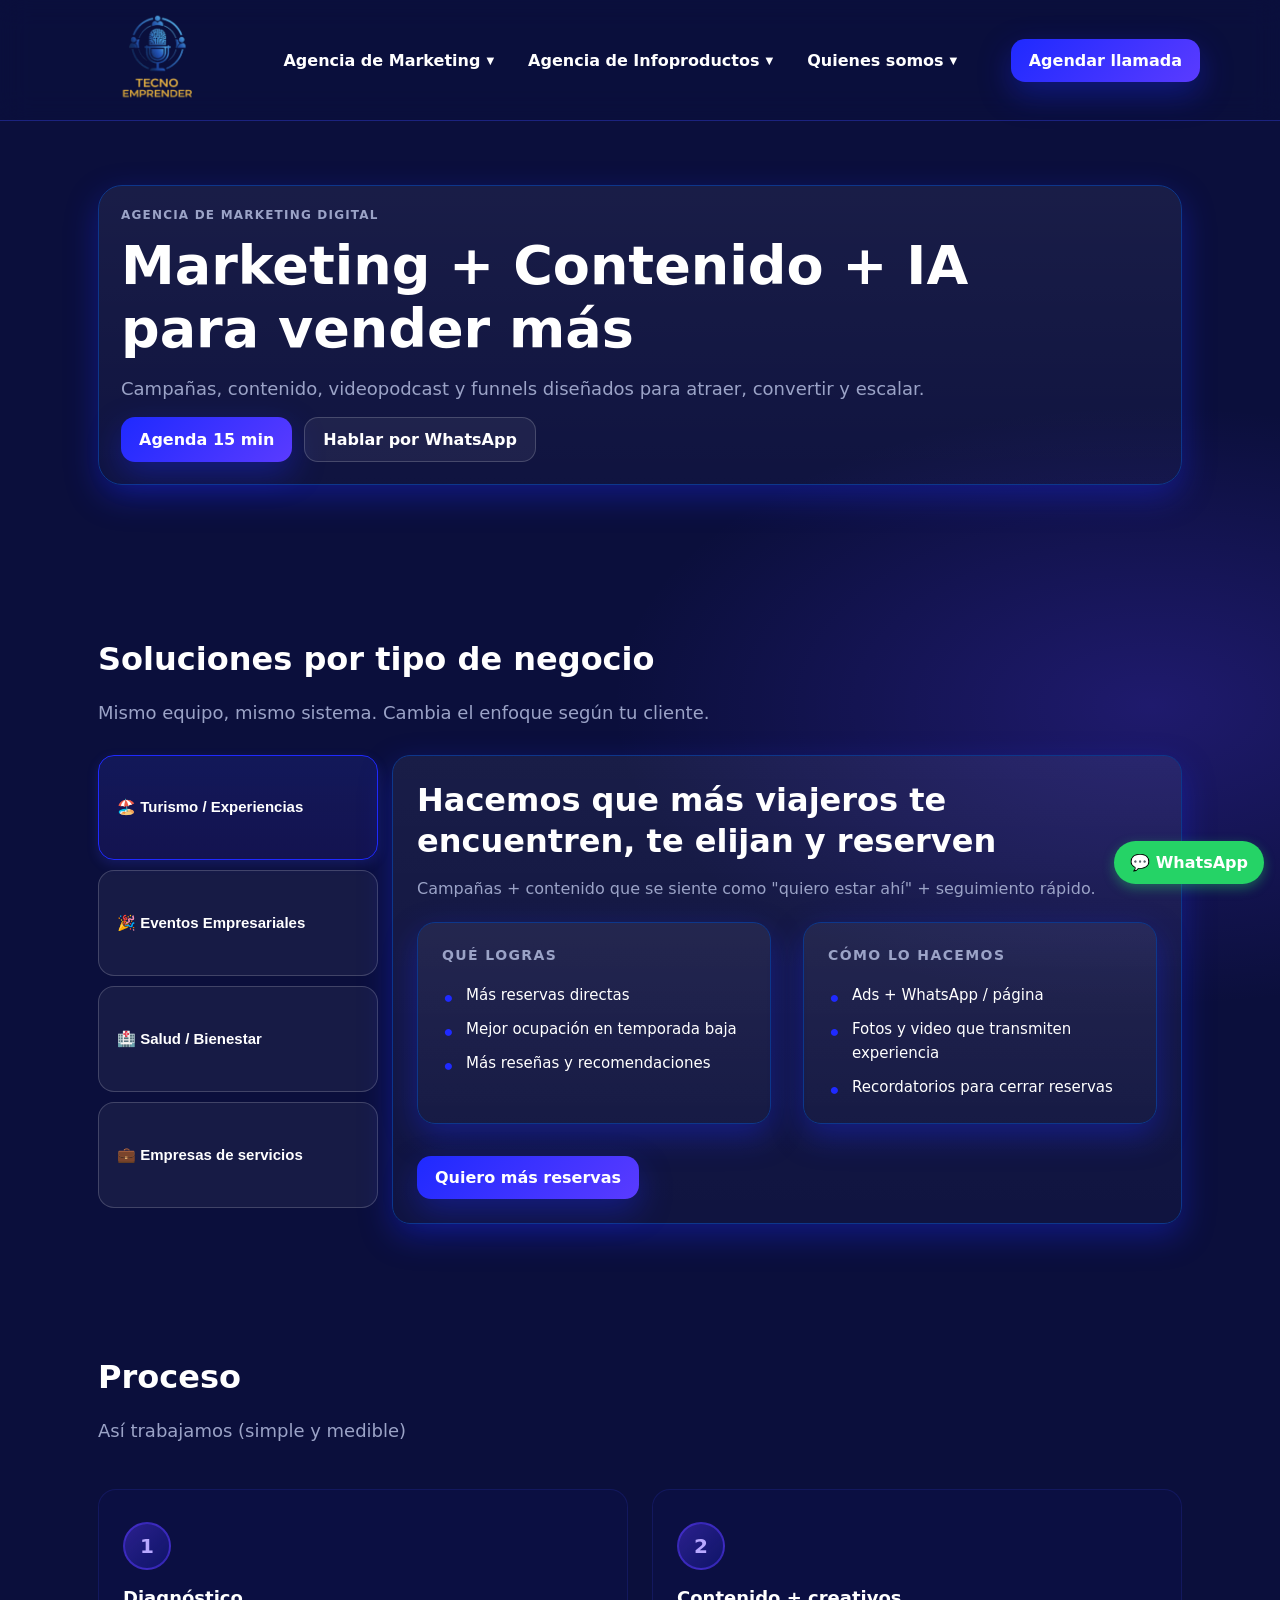
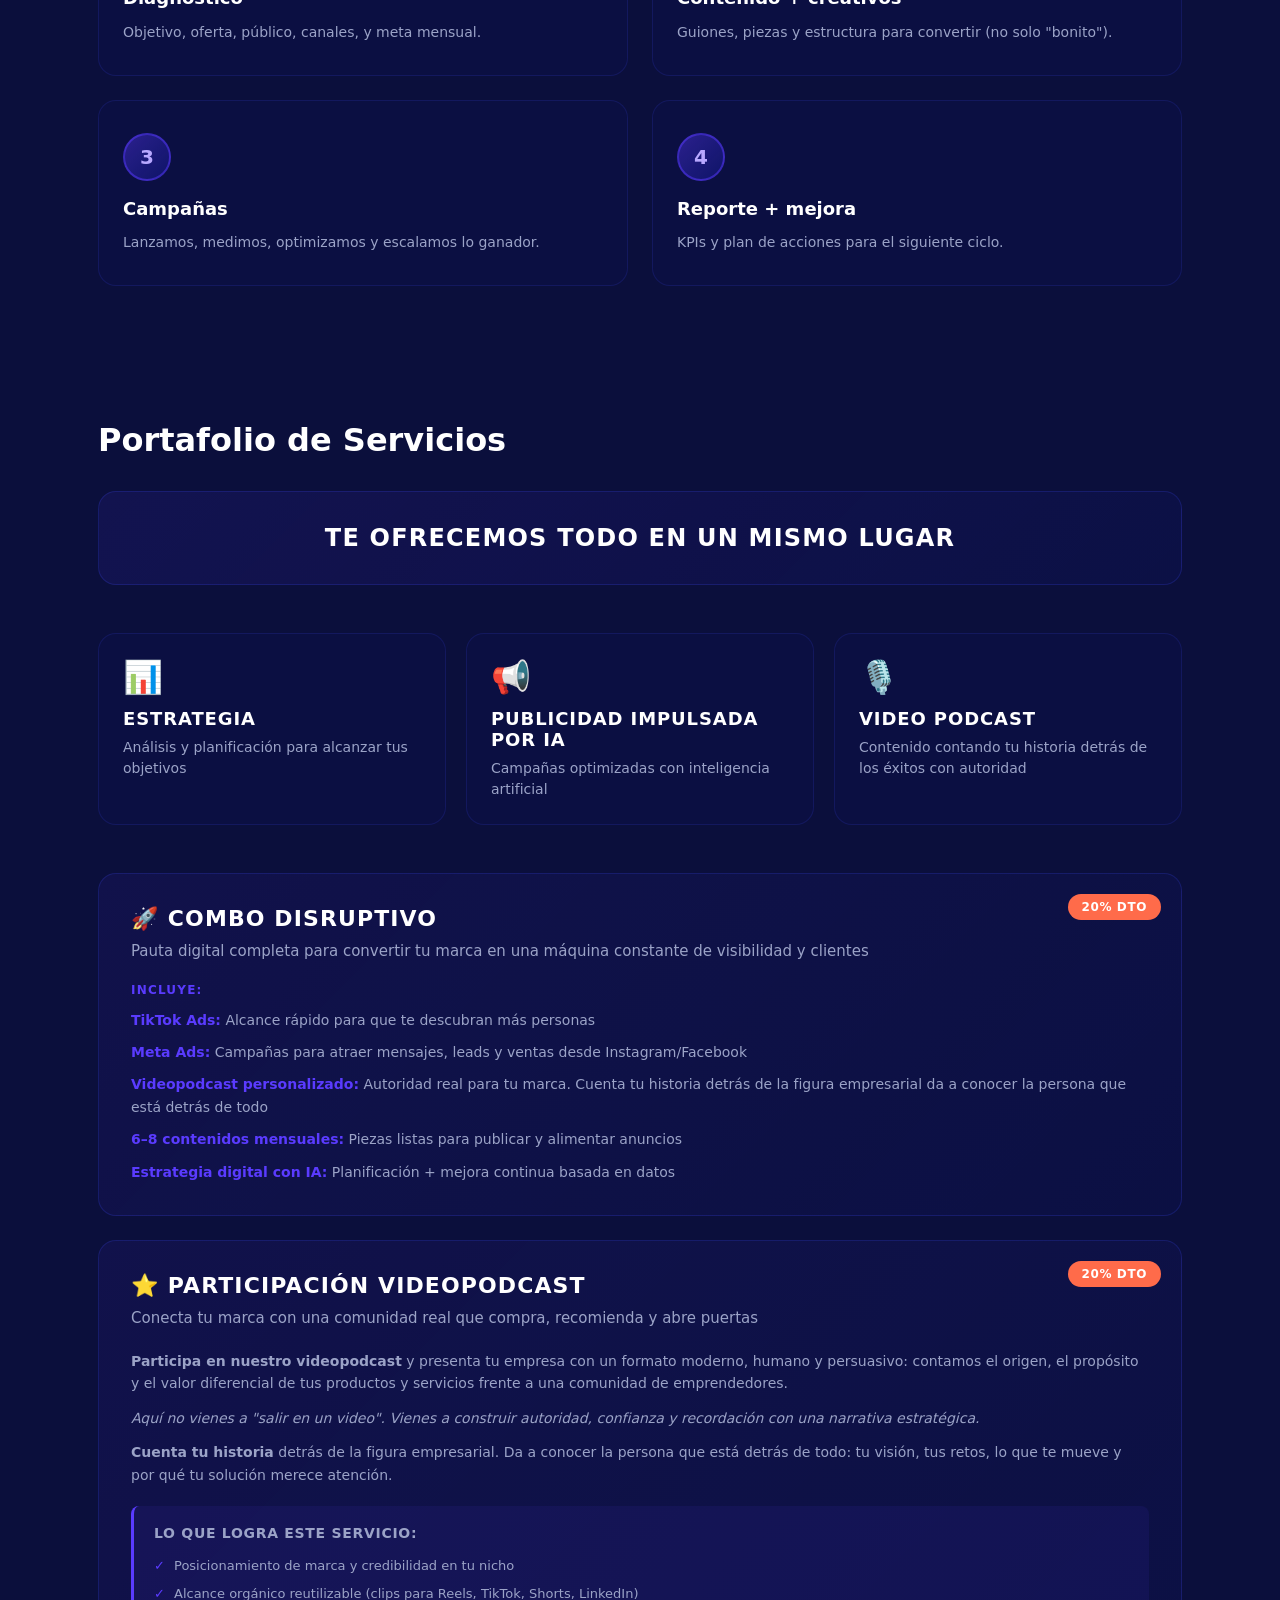
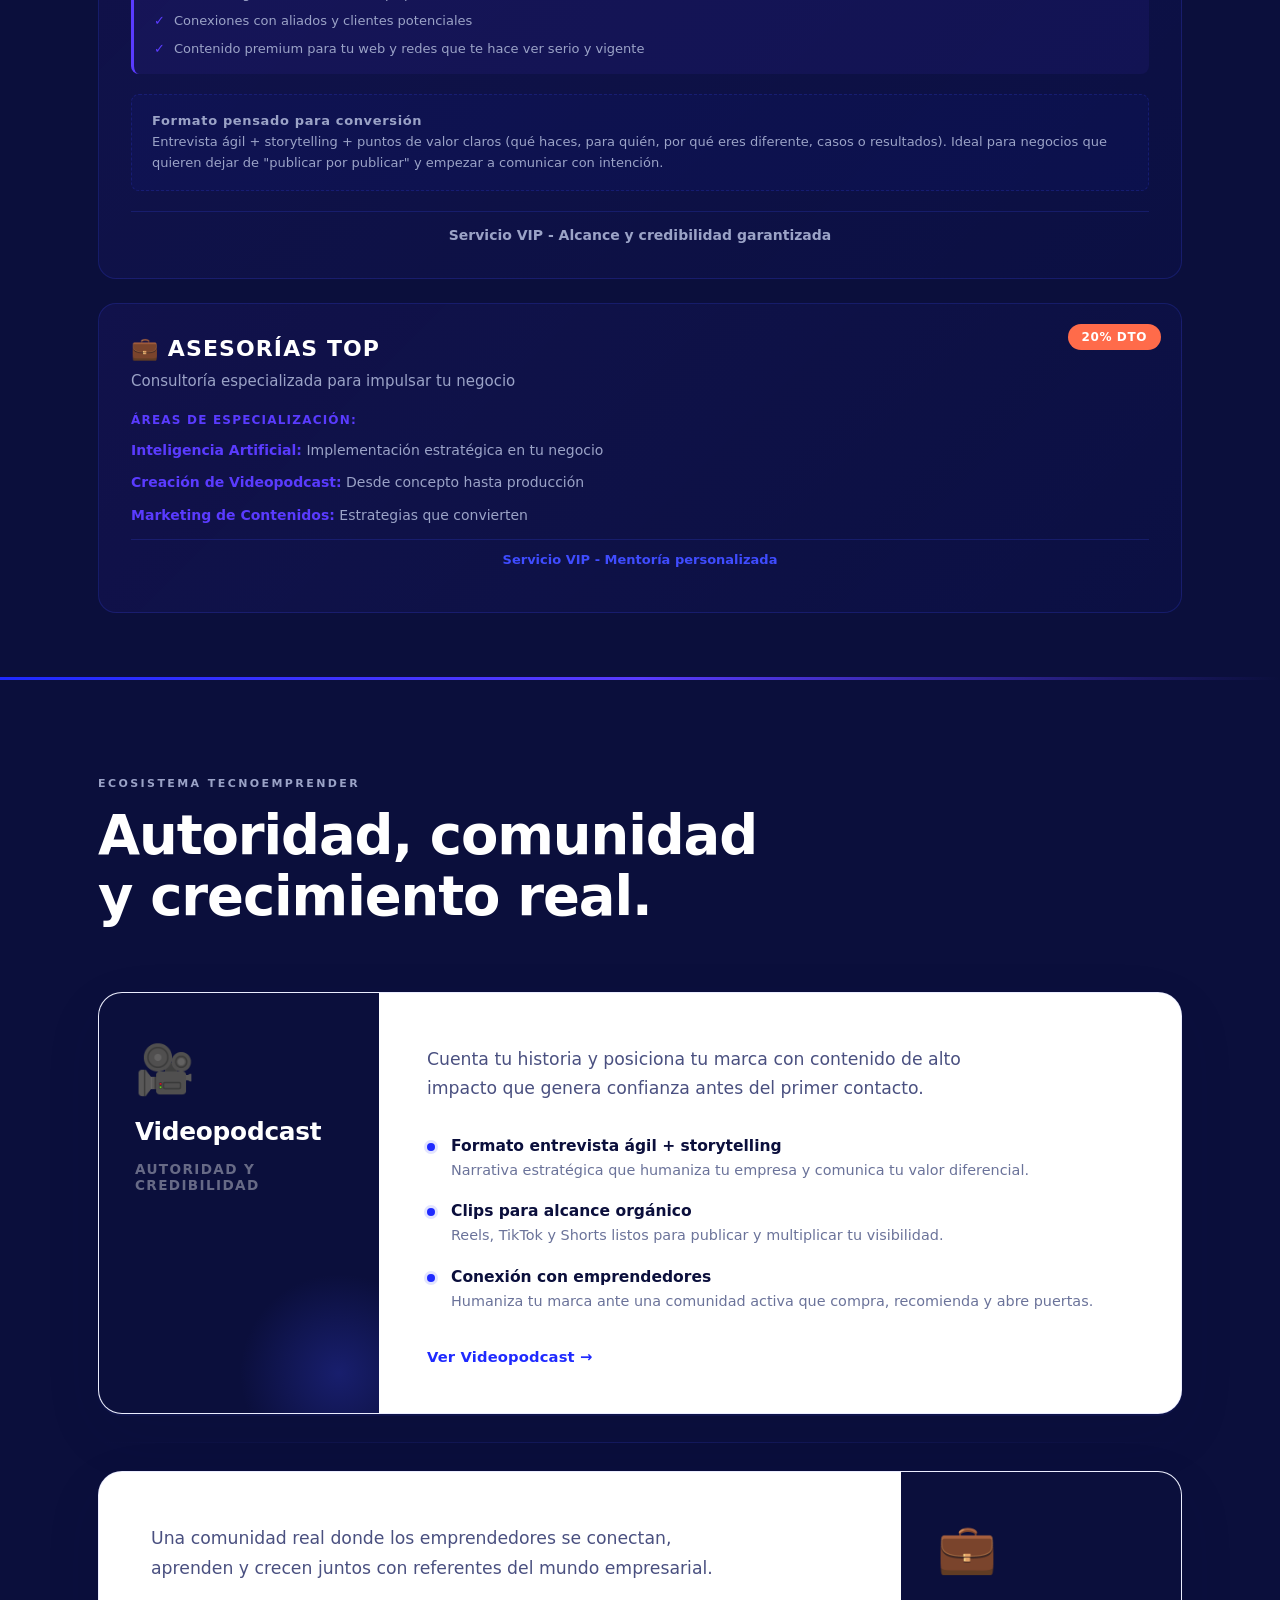
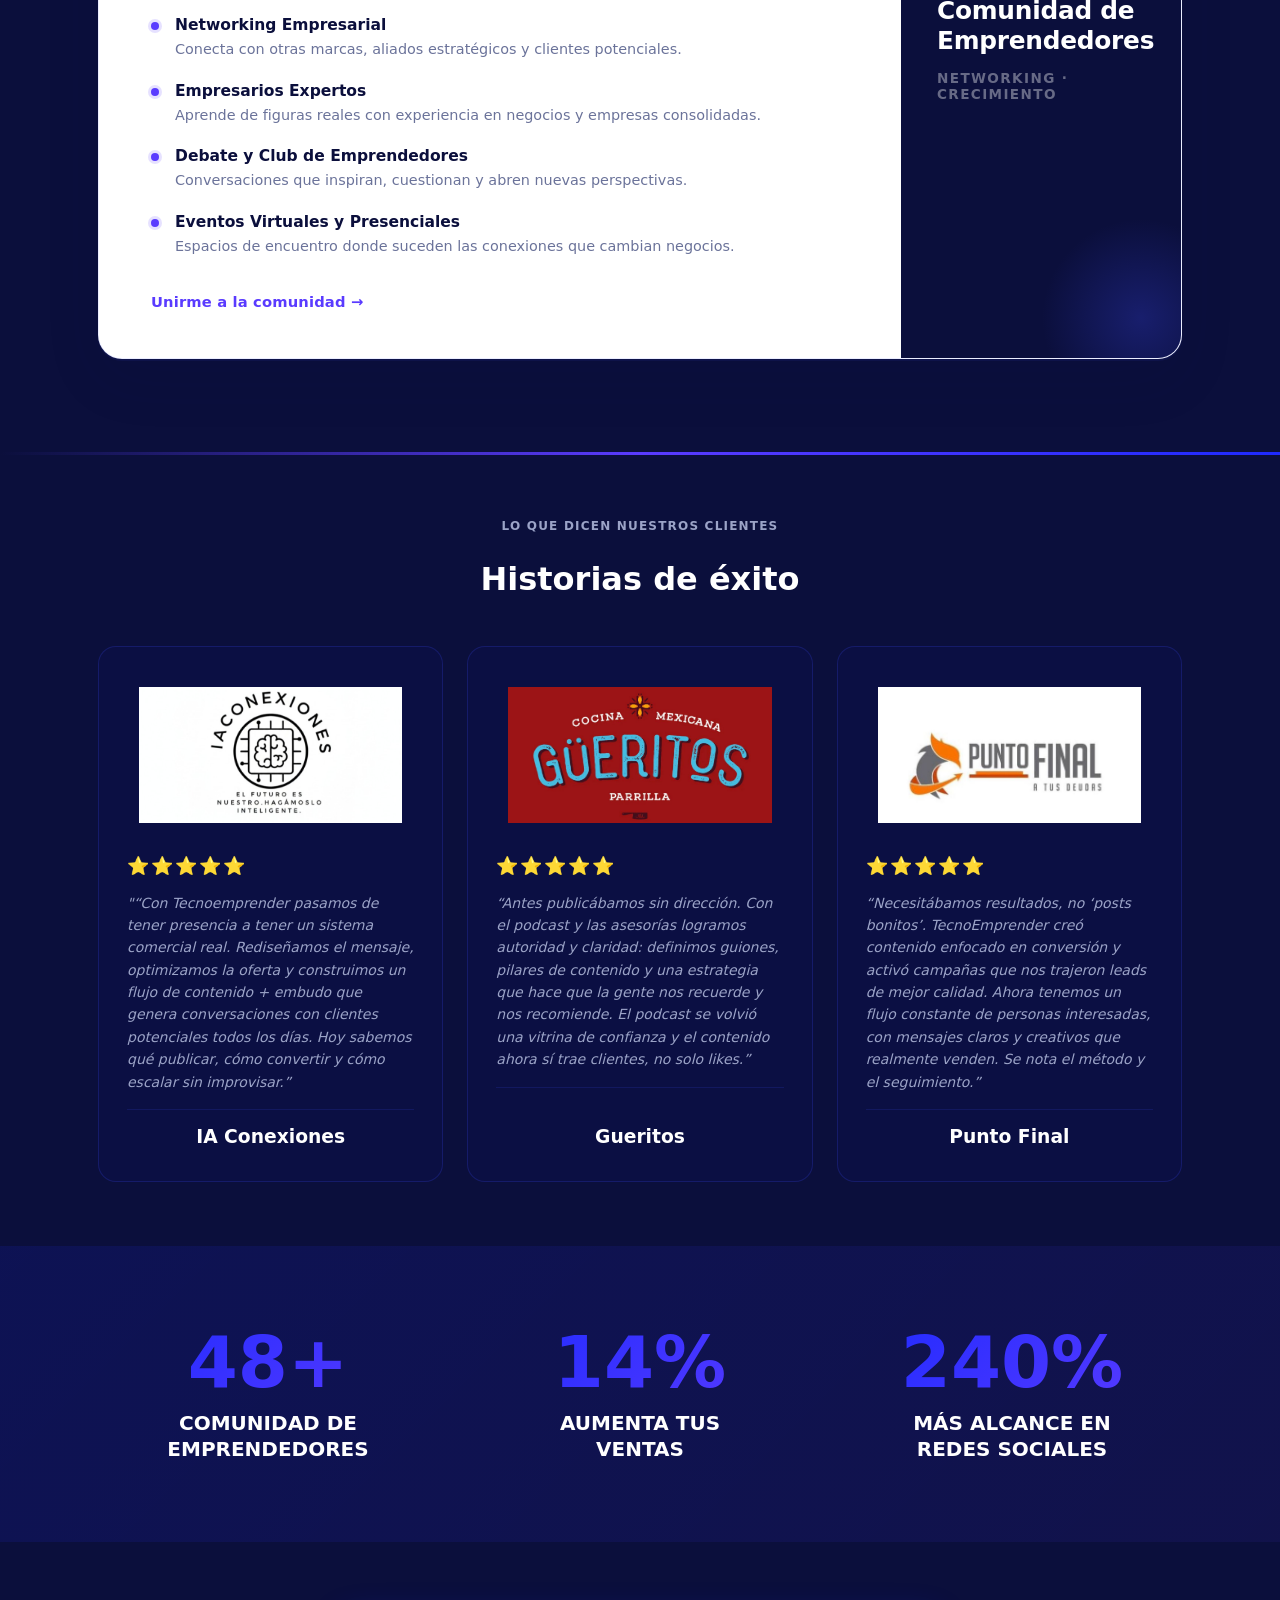
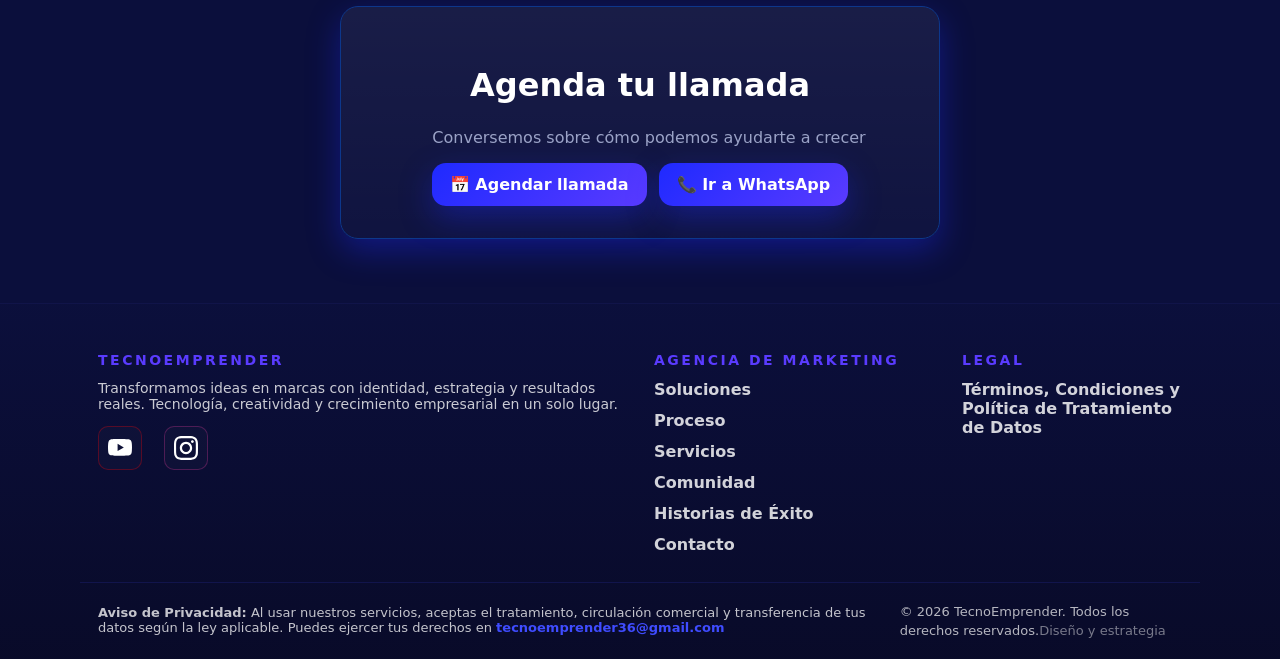
==== commit 75cac726: "Update print statement from 'Hello' to 'Goodbye'" ====
--- a/index.html
+++ b/index.html
@@ -12,10 +12,6 @@
 </head>
 
 <body>
-<!-- =============================================
-PEGAR JUSTO DESPUÉS DE <body> en index.html
-============================================= -->
-
 <!-- Overlay -->
 <div class="nav-overlay" id="navOverlay"></div>
 
@@ -34,6 +30,7 @@
         <li><a href="index.html#soluciones">Soluciones</a></li>
         <li><a href="index.html#proceso">Proceso</a></li>
         <li><a href="index.html#planes">Servicios</a></li>
+        <li><a href="index.html#comunidad">Comunidad</a></li>
         <li><a href="index.html#casos-exito">Historias de Éxito</a></li>
         <li><a href="index.html#contacto">Contacto</a></li>
       </ul>
@@ -89,6 +86,7 @@
               <li><a href="index.html#soluciones">Soluciones</a></li>
               <li><a href="index.html#proceso">Proceso</a></li>
               <li><a href="index.html#planes">Servicios</a></li>
+              <li><a href="index.html#comunidad">Comunidad</a></li>
               <li><a href="index.html#casos-exito">Historias de Éxito</a></li>
               <li><a href="index.html#contacto">Contacto</a></li>
             </ul>
@@ -401,6 +399,101 @@
       </div>
     </section>
 
+    <!-- SECCIÓN VIDEOPODCAST & COMUNIDAD — REDISEÑO LIMPIO -->
+    <section class="eco-section" id="comunidad">
+      <div class="wrap">
+
+        <!-- Encabezado -->
+        <div class="eco-header">
+          <p class="eco-overline">ECOSISTEMA TECNOEMPRENDER</p>
+          <h2 class="eco-h2">Autoridad, comunidad<br>y crecimiento real.</h2>
+        </div>
+
+        <!-- Tarjeta 1: Videopodcast -->
+        <article class="eco-card">
+          <div class="eco-card-left">
+            <span class="eco-icon-big">🎥</span>
+            <h3 class="eco-card-title">Videopodcast</h3>
+            <p class="eco-card-focus">Autoridad y Credibilidad</p>
+          </div>
+          <div class="eco-card-right">
+            <p class="eco-card-intro">Cuenta tu historia y posiciona tu marca con contenido de alto impacto que genera confianza antes del primer contacto.</p>
+            <ul class="eco-features">
+              <li>
+                <div class="eco-feat-dot eco-feat-dot--blue"></div>
+                <div>
+                  <strong>Formato entrevista ágil + storytelling</strong>
+                  <span>Narrativa estratégica que humaniza tu empresa y comunica tu valor diferencial.</span>
+                </div>
+              </li>
+              <li>
+                <div class="eco-feat-dot eco-feat-dot--blue"></div>
+                <div>
+                  <strong>Clips para alcance orgánico</strong>
+                  <span>Reels, TikTok y Shorts listos para publicar y multiplicar tu visibilidad.</span>
+                </div>
+              </li>
+              <li>
+                <div class="eco-feat-dot eco-feat-dot--blue"></div>
+                <div>
+                  <strong>Conexión con emprendedores</strong>
+                  <span>Humaniza tu marca ante una comunidad activa que compra, recomienda y abre puertas.</span>
+                </div>
+              </li>
+            </ul>
+            <a class="eco-cta" href="https://youtube.com/@tecnoemprender22?si=r0TYA8dKIT4GD0a6" target="_blank">Ver Videopodcast →</a>
+          </div>
+        </article>
+
+        <!-- Divisor -->
+        <div class="eco-divider"></div>
+
+        <!-- Tarjeta 2: Comunidad -->
+        <article class="eco-card eco-card--flip">
+          <div class="eco-card-left">
+            <span class="eco-icon-big">💼</span>
+            <h3 class="eco-card-title">Comunidad de<br>Emprendedores</h3>
+            <p class="eco-card-focus">Networking · Crecimiento</p>
+          </div>
+          <div class="eco-card-right">
+            <p class="eco-card-intro">Una comunidad real donde los emprendedores se conectan, aprenden y crecen juntos con referentes del mundo empresarial.</p>
+            <ul class="eco-features">
+              <li>
+                <div class="eco-feat-dot eco-feat-dot--purple"></div>
+                <div>
+                  <strong>Networking Empresarial</strong>
+                  <span>Conecta con otras marcas, aliados estratégicos y clientes potenciales.</span>
+                </div>
+              </li>
+              <li>
+                <div class="eco-feat-dot eco-feat-dot--purple"></div>
+                <div>
+                  <strong>Empresarios Expertos</strong>
+                  <span>Aprende de figuras reales con experiencia en negocios y empresas consolidadas.</span>
+                </div>
+              </li>
+              <li>
+                <div class="eco-feat-dot eco-feat-dot--purple"></div>
+                <div>
+                  <strong>Debate y Club de Emprendedores</strong>
+                  <span>Conversaciones que inspiran, cuestionan y abren nuevas perspectivas.</span>
+                </div>
+              </li>
+              <li>
+                <div class="eco-feat-dot eco-feat-dot--purple"></div>
+                <div>
+                  <strong>Eventos Virtuales y Presenciales</strong>
+                  <span>Espacios de encuentro donde suceden las conexiones que cambian negocios.</span>
+                </div>
+              </li>
+            </ul>
+            <a class="eco-cta eco-cta--purple" href="https://chat.whatsapp.com/IL6pRjLKzVF95dVCTrWudz" target="_blank">Unirme a la comunidad →</a>
+          </div>
+        </article>
+
+      </div>
+    </section>
+
     <!-- SECCIÓN CASOS DE ÉXITO - Testimonios de clientes -->
     <section class="section" id="casos-exito">
       <div class="wrap">
@@ -532,6 +625,7 @@
           <li><a href="#soluciones">Soluciones</a></li>
           <li><a href="#proceso">Proceso</a></li>
           <li><a href="#planes">Servicios</a></li>
+          <li><a href="index.html#comunidad">Comunidad</a></li>
           <li><a href="#casos-exito">Historias de Éxito</a></li>
           <li><a href="#contacto">Contacto</a></li>
         </ul>
@@ -555,4 +649,4 @@
 
 </body>
 
-</html>+</html>
--- a/css/style.css
+++ b/css/style.css
@@ -1508,3 +1508,257 @@
     align-items: flex-start !important;
   }
 }
+
+/* ================================================
+   ECOSISTEMA — VIDEOPODCAST & COMUNIDAD (v2 limpio)
+   ================================================ */
+
+.eco-section {
+  padding: 100px 0 96px;
+  background: #0b0f3c;;
+  position: relative;
+}
+
+/* Franja decorativa superior e inferior */
+.eco-section::before,
+.eco-section::after {
+  content: '';
+  position: absolute;
+  left: 0; right: 0;
+  height: 3px;
+}
+.eco-section::before {
+  top: 0;
+  background: linear-gradient(90deg, var(--acc), var(--acc2), transparent);
+}
+.eco-section::after {
+  bottom: 0;
+  background: linear-gradient(90deg, transparent, var(--acc2), var(--acc));
+}
+
+/* ── Encabezado ── */
+.eco-header {
+  margin-bottom: 64px;
+}
+
+.eco-overline {
+  font-size: 11px;
+  font-weight: 900;
+  letter-spacing: 0.22em;
+  text-transform: uppercase;
+  color: var(--muted);
+  margin: 0 0 16px;
+}
+
+.eco-h2 {
+  font-size: clamp(2.2rem, 5vw, 3.4rem);
+  font-weight: 900;
+  line-height: 1.12;
+  color: #ffffff;
+  margin: 0;
+  letter-spacing: -0.02em;
+}
+
+/* ── Tarjetas apiladas ── */
+.eco-card {
+  display: grid;
+  grid-template-columns: 280px 1fr;
+  gap: 0;
+  background: #ffffff;
+  border-radius: 24px;
+  overflow: hidden;
+  box-shadow: 0 2px 0 0 rgba(63,76,255,0.08), 0 20px 60px rgba(11,15,60,0.08);
+  border: 1px solid rgba(63,76,255,0.10);
+  transition: box-shadow 0.3s ease, transform 0.3s ease;
+}
+
+.eco-card:hover {
+  transform: translateY(-4px);
+  box-shadow: 0 2px 0 0 rgba(63,76,255,0.12), 0 32px 80px rgba(11,15,60,0.14);
+}
+
+/* Columna izquierda */
+.eco-card-left {
+  background: #0b0f3c;
+  padding: 52px 36px 48px;
+  display: flex;
+  flex-direction: column;
+  align-items: flex-start;
+  gap: 0;
+  position: relative;
+  overflow: hidden;
+}
+
+.eco-card-left::after {
+  content: '';
+  position: absolute;
+  bottom: -60px; right: -60px;
+  width: 200px; height: 200px;
+  border-radius: 50%;
+  background: radial-gradient(circle, rgba(63,76,255,0.25) 0%, transparent 70%);
+  pointer-events: none;
+}
+
+.eco-label {
+  font-size: 11px;
+  font-weight: 900;
+  letter-spacing: 0.14em;
+  text-transform: uppercase;
+  padding: 4px 12px;
+  border-radius: 8px;
+  margin-bottom: 28px;
+  align-self: flex-start;
+}
+.eco-label--blue   { background: rgba(63,76,255,0.2);  color: #7b8fff; border: 1px solid rgba(63,76,255,0.35); }
+.eco-label--purple { background: rgba(139,123,255,0.2); color: #b0a4ff; border: 1px solid rgba(139,123,255,0.35); }
+
+.eco-icon-big {
+  font-size: 3rem;
+  line-height: 1;
+  margin-bottom: 24px;
+}
+
+.eco-card-title {
+  font-size: 1.55rem;
+  font-weight: 800;
+  color: #ffffff;
+  line-height: 1.2;
+  margin: 0 0 14px;
+  letter-spacing: -0.01em;
+}
+
+.eco-star { font-style: normal; }
+
+.eco-card-focus {
+  font-size: 0.85rem;
+  font-weight: 700;
+  letter-spacing: 0.1em;
+  text-transform: uppercase;
+  color: rgba(255,255,255,0.38);
+  margin: 0;
+}
+
+/* Columna derecha */
+.eco-card-right {
+  padding: 52px 52px 48px 48px;
+  display: flex;
+  flex-direction: column;
+  justify-content: center;
+  gap: 0;
+  background: #fff;
+}
+
+.eco-card-intro {
+  font-size: 1.08rem;
+  color: #4a5080;
+  line-height: 1.7;
+  margin: 0 0 32px;
+  max-width: 600px;
+}
+
+/* Lista de features */
+.eco-features {
+  list-style: none;
+  padding: 0;
+  margin: 0 0 36px;
+  display: flex;
+  flex-direction: column;
+  gap: 20px;
+}
+
+.eco-features li {
+  display: flex;
+  align-items: flex-start;
+  gap: 16px;
+}
+
+.eco-feat-dot {
+  width: 8px;
+  height: 8px;
+  border-radius: 50%;
+  flex-shrink: 0;
+  margin-top: 7px;
+}
+.eco-feat-dot--blue   { background: var(--acc); box-shadow: 0 0 0 3px rgba(63,76,255,0.15); }
+.eco-feat-dot--purple { background: var(--acc2); box-shadow: 0 0 0 3px rgba(90,59,255,0.15); }
+
+.eco-features li div {
+  display: flex;
+  flex-direction: column;
+  gap: 3px;
+}
+
+.eco-features li strong {
+  font-size: 0.97rem;
+  font-weight: 700;
+  color: #0b0f3c;
+  line-height: 1.3;
+}
+
+.eco-features li span {
+  font-size: 0.9rem;
+  color: #6b739a;
+  line-height: 1.55;
+}
+
+/* CTA */
+.eco-cta {
+  display: inline-flex;
+  align-items: center;
+  gap: 6px;
+  font-size: 0.92rem;
+  font-weight: 800;
+  color: var(--acc);
+  text-decoration: none;
+  letter-spacing: 0.01em;
+  padding: 0;
+  border: none;
+  background: none;
+  cursor: pointer;
+  transition: gap 0.2s ease, opacity 0.2s;
+  align-self: flex-start;
+}
+.eco-cta:hover { gap: 12px; opacity: 0.8; }
+.eco-cta--purple { color: var(--acc2); }
+
+/* Divisor entre tarjetas */
+.eco-divider {
+  height: 1px;
+  background: linear-gradient(90deg, transparent, rgba(63,76,255,0.18), transparent);
+  margin: 28px 0;
+}
+
+/* Layout flip — columna derecha primero en segunda tarjeta */
+@media (min-width: 861px) {
+  .eco-card--flip {
+    grid-template-columns: 1fr 280px;
+  }
+  .eco-card--flip .eco-card-left {
+    order: 2;
+  }
+  .eco-card--flip .eco-card-right {
+    order: 1;
+    padding: 52px 48px 48px 52px;
+  }
+}
+
+/* ── Responsive ── */
+@media (max-width: 860px) {
+  .eco-section { padding: 72px 0; }
+
+  .eco-card {
+    grid-template-columns: 1fr;
+  }
+  .eco-card-left {
+    padding: 40px 28px 36px;
+    flex-direction: row;
+    flex-wrap: wrap;
+    align-items: center;
+    gap: 16px;
+  }
+  .eco-icon-big { margin-bottom: 0; font-size: 2.2rem; }
+  .eco-card-title { font-size: 1.3rem; margin: 0; }
+  .eco-card-focus { display: none; }
+  .eco-label { margin-bottom: 0; }
+  .eco-card-right { padding: 36px 28px 40px; }
+}
